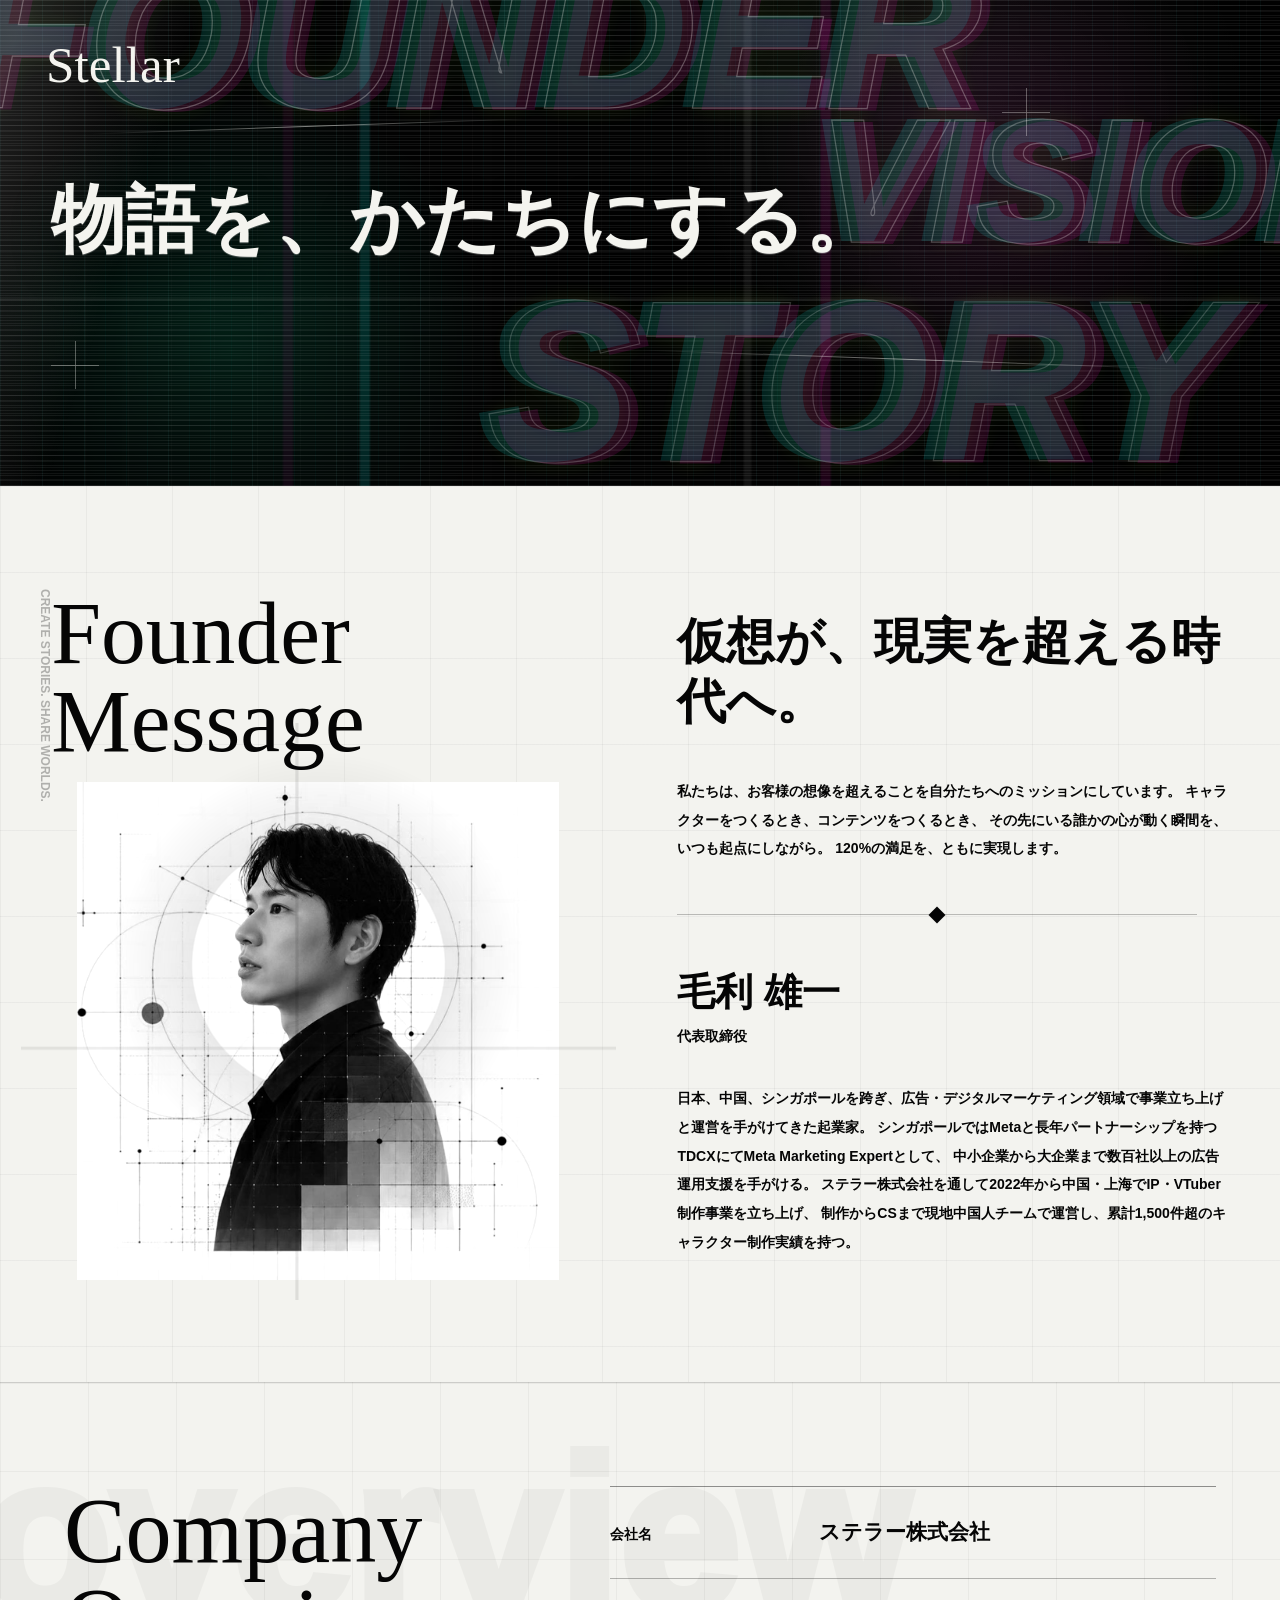
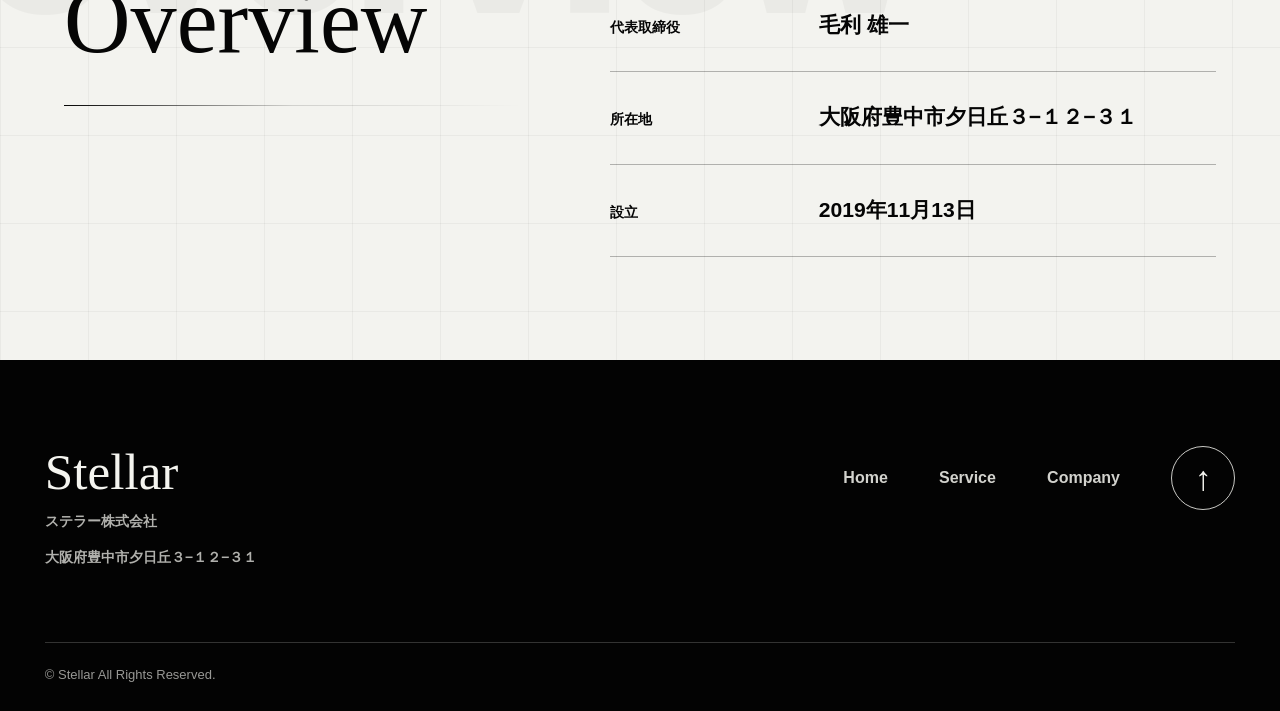
==== company.html @ 6a357029 "Initial Stellar site" ====
<!doctype html>
<html lang="ja">
  <head>
    <meta charset="utf-8">
    <meta name="viewport" content="width=device-width, initial-scale=1">
    <title>Company | Stellar</title>
    <meta
      name="description"
      content="Stellar founder message and company profile."
    >
    <link rel="stylesheet" href="./styles.css">
  </head>
  <body>
    <main class="company-page">
      <section class="message-hero" aria-labelledby="message-hero-title">
        <header class="page-header">
          <a class="brand" href="./index.html" aria-label="Stellar home">
            <span>Stellar</span>
          </a>
        </header>

        <div class="message-kinetic" aria-hidden="true">
          <div class="message-word message-word-a" data-word="FOUNDER">FOUNDER</div>
          <div class="message-word message-word-b" data-word="VISION">VISION</div>
          <div class="message-word message-word-c" data-word="STORY">STORY</div>
          <div class="message-line message-line-a"></div>
          <div class="message-line message-line-b"></div>
          <div class="message-cross message-cross-a"></div>
          <div class="message-cross message-cross-b"></div>
        </div>

        <div class="message-hero-inner">
          <h1 id="message-hero-title">物語を、かたちにする。</h1>
        </div>
      </section>

      <section class="founder-section" aria-labelledby="founder-title">
        <div class="founder-side-text" aria-hidden="true">CREATE STORIES. SHARE WORLDS.</div>

        <div class="founder-inner">
          <div class="founder-visual">
            <h2 id="founder-title">Founder<br>Message</h2>
            <div class="founder-portrait" aria-label="Founder portrait"></div>
          </div>

          <div class="founder-copy">
            <h3>仮想が、現実を超える時代へ。</h3>
            <p>
              私たちは、お客様の想像を超えることを自分たちへのミッションにしています。
              キャラクターをつくるとき、コンテンツをつくるとき、
              その先にいる誰かの心が動く瞬間を、いつも起点にしながら。
              120%の満足を、ともに実現します。
            </p>

            <div class="founder-divider" aria-hidden="true"></div>

            <div class="founder-profile">
              <h4>毛利 雄一</h4>
              <p>代表取締役</p>
            </div>

            <p>
              日本、中国、シンガポールを跨ぎ、広告・デジタルマーケティング領域で事業立ち上げと運営を手がけてきた起業家。
              シンガポールではMetaと長年パートナーシップを持つTDCXにてMeta Marketing Expertとして、
              中小企業から大企業まで数百社以上の広告運用支援を手がける。
              ステラー株式会社を通して2022年から中国・上海でIP・VTuber制作事業を立ち上げ、
              制作からCSまで現地中国人チームで運営し、累計1,500件超のキャラクター制作実績を持つ。
            </p>
          </div>
        </div>
      </section>

      <section class="overview-section" aria-labelledby="overview-title">
        <div class="overview-inner">
          <div class="overview-heading">
            <h2 id="overview-title">Company<br>Overview</h2>
          </div>

          <dl class="overview-list">
            <div>
              <dt>会社名</dt>
              <dd>ステラー株式会社</dd>
            </div>
            <div>
              <dt>代表取締役</dt>
              <dd>毛利 雄一</dd>
            </div>
            <div>
              <dt>所在地</dt>
              <dd>大阪府豊中市夕日丘３−１２−３１</dd>
            </div>
            <div>
              <dt>設立</dt>
              <dd>2019年11月13日</dd>
            </div>
          </dl>
        </div>
      </section>

      <footer class="site-footer" id="contact">
        <div class="footer-inner">
          <div class="footer-main">
            <div class="footer-company">
              <a class="footer-brand" href="./index.html">Stellar</a>
              <p>ステラー株式会社</p>
              <p>大阪府豊中市夕日丘３−１２−３１</p>
            </div>

            <div class="footer-menu">
              <nav class="footer-nav" aria-label="Footer navigation">
                <a href="./index.html">Home</a>
                <a href="./index.html#service">Service</a>
                <a href="./company.html">Company</a>
              </nav>
              <a class="back-to-top" href="#" aria-label="Back to top">↑</a>
            </div>
          </div>

          <div class="footer-bottom">
            <small>© Stellar All Rights Reserved.</small>
          </div>
        </div>
      </footer>
    </main>
  </body>
</html>
---- styles.css ----
:root {
  --bg: #030303;
  --fg: #f4f4ef;
  --muted: rgba(244, 244, 239, 0.68);
  --faint: rgba(244, 244, 239, 0.16);
  --line: rgba(244, 244, 239, 0.38);
  --accent: #f4f4ef;
  --mx: 0px;
  --my: 0px;
}

* {
  box-sizing: border-box;
}

html,
body {
  width: 100%;
  min-height: 100%;
  margin: 0;
  background: var(--bg);
  color: var(--fg);
  font-family:
    Inter, "Helvetica Neue", Arial, "Noto Sans JP", "Yu Gothic", sans-serif;
}

body {
  overflow-x: hidden;
}

a {
  color: inherit;
  text-decoration: none;
}

button {
  font: inherit;
}

.site-shell {
  min-height: 100vh;
  background:
    radial-gradient(circle at 70% 18%, rgba(255, 255, 255, 0.07), transparent 28%),
    radial-gradient(circle at 18% 88%, rgba(255, 255, 255, 0.05), transparent 24%),
    var(--bg);
}

.section-inner,
.company-inner,
.footer-inner {
  width: min(100% - clamp(32px, 7vw, 96px), 1440px);
  margin-inline: auto;
}

.hero {
  position: relative;
  min-height: 100svh;
  overflow: hidden;
  isolation: isolate;
  background: #000;
}

.hero::before,
.hero::after {
  position: absolute;
  inset: 0;
  content: "";
  pointer-events: none;
}

.hero::before {
  z-index: 2;
  background:
    linear-gradient(90deg, rgba(0, 0, 0, 0.84), transparent 16%, transparent 78%, rgba(0, 0, 0, 0.76)),
    linear-gradient(180deg, rgba(0, 0, 0, 0.28), transparent 42%, rgba(0, 0, 0, 0.62));
}

.hero::after {
  z-index: 8;
  background: radial-gradient(circle at calc(50% + var(--mx) * 0.04) calc(46% + var(--my) * 0.04), transparent 0 30%, rgba(0, 0, 0, 0.34) 74%);
  mix-blend-mode: multiply;
}

.hero::before,
.hero::after,
.noise-canvas,
.scanlines,
.cursor-field,
.kinetic-layer,
.site-header,
.cross,
.signal-bars,
.title-ghost {
  transition:
    opacity 760ms cubic-bezier(0.16, 1, 0.3, 1),
    filter 900ms cubic-bezier(0.16, 1, 0.3, 1),
    clip-path 1100ms cubic-bezier(0.16, 1, 0.3, 1),
    transform 900ms cubic-bezier(0.16, 1, 0.3, 1);
}

.intro-sequence .hero::before,
.intro-sequence .hero::after,
.intro-sequence .noise-canvas,
.intro-sequence .scanlines,
.intro-sequence .cursor-field,
.intro-sequence .kinetic-layer,
.intro-sequence .site-header,
.intro-sequence .cross,
.intro-sequence .signal-bars,
.intro-sequence .title-ghost {
  opacity: 0;
}

.intro-sequence .hero {
  cursor: wait;
}

.intro-sequence .title-line {
  opacity: 0;
  transform: translateY(22px) scale(0.98);
  filter: blur(12px);
  animation: none;
}

.intro-sequence.intro-title-in .title-line {
  animation: intro-title-reveal 1850ms cubic-bezier(0.13, 0.86, 0.18, 1) forwards;
}

.intro-sequence.intro-atmosphere .hero::before,
.intro-sequence.intro-atmosphere .hero::after,
.intro-sequence.intro-atmosphere .noise-canvas,
.intro-sequence.intro-atmosphere .scanlines,
.intro-sequence.intro-atmosphere .cursor-field {
  opacity: 1;
}

.intro-sequence.intro-kinetic .kinetic-layer,
.intro-sequence.intro-kinetic .title-ghost {
  opacity: 1;
}

.intro-sequence .kinetic-layer {
  clip-path: inset(0 100% 0 0);
  filter: blur(16px) contrast(1.45);
}

.intro-sequence.intro-kinetic .kinetic-layer {
  clip-path: inset(0 0 0 0);
}

.intro-sequence.intro-kinetic .layer-outline {
  transition-delay: 150ms;
}

.intro-sequence.intro-kinetic .layer-bottom {
  transition-delay: 280ms;
}

.intro-sequence.intro-ui .site-header,
.intro-sequence.intro-ui .cross,
.intro-sequence.intro-ui .signal-bars {
  opacity: 1;
}

.intro-sequence .site-header {
  transform: translateY(18px);
}

.intro-sequence.intro-ui .site-header {
  transform: translateY(0);
}

.intro-finished .title-line {
  opacity: 1;
  transform: translateY(0) scale(1);
  filter: blur(0);
  animation: none;
}

.noise-canvas,
.scanlines,
.cursor-field {
  position: absolute;
  inset: 0;
  width: 100%;
  height: 100%;
  pointer-events: none;
}

.noise-canvas {
  z-index: 6;
  opacity: 0.28;
  mix-blend-mode: screen;
}

.scanlines {
  z-index: 7;
  opacity: 0.34;
  background:
    repeating-linear-gradient(0deg, rgba(255, 255, 255, 0.12) 0 1px, transparent 1px 5px),
    linear-gradient(90deg, transparent, rgba(255, 255, 255, 0.08), transparent);
  transform: translateY(var(--scan, 0));
}

.cursor-field {
  z-index: 1;
  background: radial-gradient(circle at calc(50% + var(--mx) * 0.08) calc(50% + var(--my) * 0.08), rgba(255, 255, 255, 0.12), transparent 22rem);
  filter: blur(24px);
}

.site-header {
  position: absolute;
  z-index: 20;
  top: clamp(22px, 3.2vw, 42px);
  left: clamp(20px, 3.6vw, 56px);
  right: clamp(20px, 3.6vw, 56px);
  display: grid;
  grid-template-columns: auto;
  align-items: start;
  gap: 28px;
  letter-spacing: 0;
}

.brand {
  display: grid;
  gap: 1px;
  width: max-content;
  font-family: Georgia, "Times New Roman", "Yu Mincho", "Hiragino Mincho ProN", serif;
  font-size: clamp(34px, 4vw, 58px);
  font-weight: 400;
  line-height: 0.92;
}

.hero-stage {
  position: absolute;
  z-index: 5;
  inset: 0;
  transform: translate3d(calc(var(--mx) * -0.012), calc(var(--my) * -0.012), 0);
}

.hero-stage::before,
.hero-stage::after {
  position: absolute;
  inset: -8%;
  content: "";
  pointer-events: none;
}

.hero-stage::before {
  z-index: 2;
  background:
    repeating-linear-gradient(0deg, rgba(255, 255, 255, 0.12) 0 1px, transparent 1px 5px),
    repeating-linear-gradient(90deg, rgba(0, 255, 255, 0.06) 0 1px, transparent 1px 19px),
    linear-gradient(90deg, transparent 0 22%, rgba(0, 255, 255, 0.12) 22.4% 23%, transparent 23.6% 48%, rgba(255, 0, 196, 0.12) 48.4% 49%, transparent 49.6%),
    radial-gradient(circle at 78% 34%, rgba(0, 255, 174, 0.16), transparent 22%),
    radial-gradient(circle at 24% 58%, rgba(255, 0, 196, 0.14), transparent 24%);
  mix-blend-mode: screen;
  opacity: 0.18;
  animation: tv-noise 920ms steps(2, end) infinite;
}

.hero-stage::after {
  z-index: 3;
  background:
    linear-gradient(90deg, transparent 0 36%, rgba(0, 255, 255, 0.22) 36.2% 36.8%, transparent 37%),
    linear-gradient(90deg, transparent 0 61%, rgba(255, 0, 196, 0.18) 61.1% 61.7%, transparent 62%),
    linear-gradient(180deg, transparent 0 46%, rgba(204, 255, 0, 0.12) 46.2% 46.7%, transparent 47%);
  mix-blend-mode: screen;
  opacity: 0;
  animation: neon-burst 3.4s steps(1, end) infinite;
}

.kinetic-layer {
  position: absolute;
  left: 50%;
  width: 160vw;
  min-width: 1400px;
  color: var(--fg);
  opacity: 0.92;
  transform: translate3d(calc(-50% + var(--mx) * 0.018), calc(var(--my) * 0.018), 0) rotate(var(--tilt));
  text-shadow:
    -8px 0 0 rgba(0, 255, 255, 0.18),
    7px 1px 0 rgba(255, 0, 196, 0.16),
    0 0 22px rgba(204, 255, 0, 0.08);
  animation: chroma-jitter 2.8s steps(1, end) infinite;
  will-change: transform;
}

.ticker {
  display: flex;
  width: max-content;
  font-weight: 1000;
  font-style: italic;
  line-height: 0.75;
  white-space: nowrap;
  will-change: transform, filter;
}

.ticker span {
  display: block;
}

.layer-top {
  --tilt: 4deg;
  top: 7vh;
  filter: blur(1.2px) contrast(1.16);
}

.layer-top .ticker {
  animation: drift-left 10s linear infinite, glitch-smear 3.8s steps(2, end) infinite;
  font-size: clamp(130px, 20vw, 360px);
}

.layer-outline {
  --tilt: -2deg;
  top: 31vh;
  color: transparent;
  opacity: 0.58;
  -webkit-text-stroke: 2px rgba(244, 244, 239, 0.52);
  text-stroke: 2px rgba(244, 244, 239, 0.52);
}

.layer-outline .ticker {
  animation: drift-right 18s linear infinite;
  font-size: clamp(120px, 18vw, 310px);
}

.layer-bottom {
  --tilt: 5deg;
  bottom: -2vh;
  filter: blur(2px) contrast(1.22);
}

.layer-bottom .ticker {
  animation: drift-left 14s linear infinite reverse, glitch-smear 4.7s steps(2, end) infinite;
  font-size: clamp(140px, 22vw, 390px);
}

.hero-title {
  position: absolute;
  z-index: 14;
  top: 49%;
  left: 50%;
  width: min(92vw, 1180px);
  margin: 0;
  color: var(--fg);
  font-size: clamp(48px, 8.5vw, 132px);
  font-weight: 1000;
  line-height: 0.98;
  text-align: center;
  white-space: nowrap;
  transform: translate(-50%, -50%);
  text-shadow:
    0 2px 0 rgba(0, 0, 0, 0.92),
    0 22px 42px rgba(0, 0, 0, 0.74);
}

.title-line,
.title-ghost {
  display: block;
  will-change: transform, clip-path, filter;
}

.title-line span,
.title-ghost span {
  display: inline;
}

.title-line {
  position: relative;
  animation: title-impact 900ms cubic-bezier(0.16, 1, 0.3, 1) both;
}

.title-line::before,
.title-line::after {
  position: absolute;
  inset: 0;
  content: attr(data-text);
  opacity: 0;
  pointer-events: none;
}

.title-line::before {
  color: rgba(255, 255, 255, 0.82);
  transform: translate(-6px, -2px);
  clip-path: inset(0 0 52% 0);
  animation: title-glitch-a 4.2s steps(1, end) infinite;
}

.title-line::after {
  color: rgba(255, 255, 255, 0.7);
  transform: translate(7px, 3px);
  clip-path: inset(48% 0 0 0);
  animation: title-glitch-b 3.6s steps(1, end) infinite;
}

.title-ghost {
  position: absolute;
  inset: 0;
  z-index: -1;
  color: transparent;
  -webkit-text-stroke: 1px rgba(255, 255, 255, 0.17);
  text-stroke: 1px rgba(255, 255, 255, 0.17);
  transform: translate(26px, 18px);
  filter: blur(1px);
}

.hero.is-pulsing .hero-title {
  animation: hero-pulse 520ms cubic-bezier(0.16, 1, 0.3, 1);
}

.cross {
  position: absolute;
  z-index: 12;
  width: 36px;
  height: 36px;
  opacity: 0.9;
}

.cross::before,
.cross::after {
  position: absolute;
  content: "";
  background: rgba(255, 255, 255, 0.88);
}

.cross::before {
  top: 50%;
  left: 0;
  width: 100%;
  height: 1px;
}

.cross::after {
  top: 0;
  left: 50%;
  width: 1px;
  height: 100%;
}

.cross-a {
  left: 58%;
  top: 33%;
}

.cross-b {
  left: 3.2%;
  top: 43%;
}

.signal-bars {
  position: absolute;
  z-index: 12;
  top: 28%;
  right: 2.6%;
  display: grid;
  gap: 12px;
  width: 38px;
}

.signal-bars span {
  height: 1px;
  background: rgba(255, 255, 255, 0.78);
}

.signal-bars span:nth-child(2) {
  width: 72%;
}

.signal-bars span:nth-child(3) {
  width: 44%;
  justify-self: end;
}

.service-section,
.company-section {
  position: relative;
  overflow: hidden;
  background:
    linear-gradient(90deg, rgba(3, 3, 3, 0.05) 1px, transparent 1px) 0 0 / 86px 86px,
    linear-gradient(180deg, rgba(3, 3, 3, 0.045) 1px, transparent 1px) 0 0 / 86px 86px,
    #f3f3ef;
  color: #050505;
}

.service-section {
  padding: clamp(42px, 5.5vw, 76px) 0 clamp(34px, 4.5vw, 62px);
  border-bottom: 1px solid rgba(0, 0, 0, 0.36);
}

.section-heading {
  display: grid;
  gap: clamp(14px, 1.6vw, 22px);
  margin-bottom: clamp(24px, 3.4vw, 42px);
}

.section-heading h2,
.company-copy h2,
.footer-brand {
  font-family: Georgia, "Times New Roman", "Yu Mincho", "Hiragino Mincho ProN", serif;
  font-weight: 400;
  letter-spacing: 0;
}

.section-heading h2 {
  margin: 0;
  font-size: clamp(42px, 5.6vw, 86px);
  line-height: 0.98;
  max-width: 100%;
  overflow-wrap: anywhere;
  text-wrap: balance;
}

.section-heading p {
  max-width: none;
  margin: 0;
  font-size: clamp(14px, 1.05vw, 17px);
  font-weight: 800;
  line-height: 1.75;
  white-space: nowrap;
}

.service-grid {
  display: grid;
  grid-template-columns: repeat(3, minmax(0, 1fr));
  gap: clamp(18px, 2vw, 28px);
}

.service-card {
  position: relative;
  display: grid;
  min-height: clamp(280px, 22vw, 360px);
  overflow: hidden;
  border: 1px solid rgba(0, 0, 0, 0.62);
  background: rgba(255, 255, 255, 0.38);
  isolation: isolate;
}

.service-card::before,
.service-card::after {
  position: absolute;
  content: "";
  pointer-events: none;
}

.service-card::before {
  inset: 0;
  z-index: 3;
  background:
    repeating-linear-gradient(0deg, rgba(0, 0, 0, 0.08) 0 1px, transparent 1px 6px),
    linear-gradient(120deg, transparent 0 42%, rgba(255, 255, 255, 0.82) 50%, transparent 58%);
  opacity: 0;
  transform: translateX(-42%);
  transition: opacity 280ms ease, transform 560ms cubic-bezier(0.16, 1, 0.3, 1);
}

.service-card::after {
  inset: 16px;
  border: 1px solid rgba(0, 0, 0, 0.14);
  transform: scaleX(0);
  transform-origin: left;
  transition: transform 520ms cubic-bezier(0.16, 1, 0.3, 1);
}

.service-card:hover::before {
  opacity: 0.72;
  transform: translateX(42%);
}

.service-card:hover::after {
  transform: scaleX(1);
}

.service-card img {
  position: absolute;
  right: -14%;
  bottom: -10%;
  z-index: 1;
  width: 68%;
  max-width: none;
  opacity: 0.8;
  filter: drop-shadow(0 18px 30px rgba(0, 0, 0, 0.12));
  transform: translate3d(calc(var(--mx) * -0.012), calc(var(--my) * -0.012), 0) scale(1.02);
  transition: opacity 300ms ease, transform 520ms cubic-bezier(0.16, 1, 0.3, 1);
}

.service-card:nth-child(1) img {
  right: -3%;
  bottom: -2%;
  width: 62%;
}

.service-card:nth-child(2) img {
  right: -7%;
  bottom: -13%;
  width: 68%;
}

.service-card:nth-child(3) img {
  right: -19%;
  bottom: -13%;
  width: 70%;
}

.service-card:hover img {
  opacity: 0.96;
  transform: translate3d(calc(var(--mx) * -0.018), calc(var(--my) * -0.018), 0) scale(1.09);
}

.card-copy {
  position: relative;
  z-index: 2;
  display: grid;
  align-content: start;
  gap: 14px;
  width: min(68%, 300px);
  padding: clamp(22px, 2vw, 30px);
}

.card-number {
  font-size: clamp(34px, 3vw, 48px);
  font-weight: 900;
  line-height: 0.9;
}

.card-copy h3 {
  margin: 0;
  font-family: Georgia, "Times New Roman", "Yu Mincho", "Hiragino Mincho ProN", serif;
  font-size: clamp(28px, 2.4vw, 42px);
  font-weight: 400;
  line-height: 0.96;
}

.card-copy p {
  margin: 0;
  font-size: clamp(12px, 1vw, 14px);
  font-weight: 700;
  line-height: 1.75;
}

.wide-link {
  position: relative;
  display: flex;
  align-items: center;
  justify-content: space-between;
  gap: 28px;
  width: min(100%, 500px);
  min-height: 70px;
  margin: clamp(20px, 2.4vw, 30px) 0 0 auto;
  padding: 0 clamp(26px, 3.5vw, 44px);
  border: 1px solid #050505;
  background:
    repeating-linear-gradient(0deg, rgba(255, 255, 255, 0.08) 0 1px, transparent 1px 6px),
    linear-gradient(90deg, transparent, rgba(255, 255, 255, 0.24), transparent) -90% 0 / 54% 100% no-repeat,
    radial-gradient(circle at 12% 50%, rgba(255, 255, 255, 0.18), transparent 22%),
    #050505;
  color: var(--fg);
  font-size: clamp(16px, 1.4vw, 22px);
  font-weight: 900;
  overflow: hidden;
  isolation: isolate;
  transition:
    background-position 620ms cubic-bezier(0.16, 1, 0.3, 1),
    transform 220ms ease,
    box-shadow 220ms ease;
}

.wide-link::before,
.wide-link::after {
  position: absolute;
  content: "";
  pointer-events: none;
}

.wide-link::before {
  inset: 12px;
  z-index: -1;
  border: 1px solid rgba(255, 255, 255, 0.18);
  clip-path: inset(0 78% 0 0);
  transition: clip-path 520ms cubic-bezier(0.16, 1, 0.3, 1);
}

.wide-link::after {
  top: 0;
  bottom: 0;
  left: -12%;
  z-index: -1;
  width: 34%;
  background: rgba(255, 255, 255, 0.12);
  transform: skewX(-18deg) translateX(-120%);
  transition: transform 620ms cubic-bezier(0.16, 1, 0.3, 1);
}

.wide-link:hover {
  background-position: 180% 0;
  transform: translateY(-3px);
  box-shadow: 0 22px 60px rgba(0, 0, 0, 0.24);
}

.wide-link:hover::before {
  clip-path: inset(0 0 0 0);
}

.wide-link:hover::after {
  transform: skewX(-18deg) translateX(430%);
}

.wide-link-label {
  position: relative;
  display: inline-block;
  line-height: 1.1;
  text-shadow: 0 0 18px rgba(255, 255, 255, 0.2);
}

.wide-link-label::before,
.wide-link-label::after {
  position: absolute;
  inset: 0;
  content: attr(data-text);
  opacity: 0;
  pointer-events: none;
}

.wide-link-label::before {
  transform: translate(-7px, -2px);
  clip-path: inset(0 0 56% 0);
}

.wide-link-label::after {
  transform: translate(8px, 2px);
  clip-path: inset(48% 0 0 0);
}

.wide-link:hover .wide-link-label::before,
.wide-link:hover .wide-link-label::after {
  animation: cta-glitch 540ms steps(2, end);
}

.wide-link-arrow {
  position: relative;
  display: grid;
  place-items: center;
  width: clamp(72px, 8vw, 118px);
  height: 42px;
}

.wide-link-arrow span {
  position: relative;
  display: block;
  width: 100%;
  height: 2px;
  background: currentColor;
  transform-origin: right;
  transition: transform 360ms cubic-bezier(0.16, 1, 0.3, 1);
}

.wide-link-arrow span::before,
.wide-link-arrow span::after {
  position: absolute;
  right: 0;
  width: 16px;
  height: 2px;
  content: "";
  background: currentColor;
  transform-origin: right center;
}

.wide-link-arrow span::before {
  transform: rotate(42deg);
}

.wide-link-arrow span::after {
  transform: rotate(-42deg);
}

.wide-link:hover .wide-link-arrow span {
  transform: scaleX(1.18);
}

.ip-section {
  position: relative;
  overflow: hidden;
  padding: clamp(46px, 6vw, 88px) 0 clamp(54px, 6vw, 92px);
  background:
    radial-gradient(circle at 74% 18%, rgba(255, 255, 255, 0.08), transparent 26%),
    linear-gradient(90deg, rgba(255, 255, 255, 0.055) 1px, transparent 1px) 0 0 / 78px 78px,
    linear-gradient(180deg, rgba(255, 255, 255, 0.045) 1px, transparent 1px) 0 0 / 78px 78px,
    #030303;
  color: var(--fg);
}

.ip-section::before {
  position: absolute;
  inset: 0;
  content: "";
  pointer-events: none;
  background:
    repeating-linear-gradient(0deg, rgba(255, 255, 255, 0.08) 0 1px, transparent 1px 6px),
    linear-gradient(90deg, rgba(0, 0, 0, 0.65), transparent 26%, transparent 76%, rgba(0, 0, 0, 0.72));
  opacity: 0.42;
}

.ip-section .section-inner {
  position: relative;
  z-index: 1;
}

.ip-heading {
  display: grid;
  gap: clamp(14px, 1.6vw, 22px);
  margin-bottom: clamp(24px, 3vw, 42px);
}

.ip-heading h2 {
  margin: 0;
  font-family: Georgia, "Times New Roman", "Yu Mincho", "Hiragino Mincho ProN", serif;
  font-size: clamp(44px, 5.4vw, 84px);
  font-weight: 400;
  line-height: 0.98;
}

.ip-heading p {
  max-width: none;
  margin: 0;
  color: rgba(244, 244, 239, 0.86);
  font-size: clamp(14px, 1.05vw, 17px);
  font-weight: 800;
  line-height: 1.75;
  white-space: nowrap;
}

.ip-grid {
  display: grid;
  grid-template-columns: repeat(3, minmax(0, 1fr));
  gap: clamp(18px, 2vw, 28px);
}

.ip-card {
  position: relative;
  min-height: clamp(270px, 21vw, 350px);
  overflow: hidden;
  border: 1px solid rgba(244, 244, 239, 0.42);
  background:
    linear-gradient(135deg, rgba(255, 255, 255, 0.06), transparent 42%),
    rgba(0, 0, 0, 0.36);
  isolation: isolate;
}

.ip-card::before,
.ip-card::after {
  position: absolute;
  content: "";
  pointer-events: none;
}

.ip-card::before {
  inset: 0;
  z-index: 2;
  background:
    repeating-linear-gradient(0deg, rgba(255, 255, 255, 0.08) 0 1px, transparent 1px 7px),
    linear-gradient(90deg, transparent, rgba(255, 255, 255, 0.16), transparent);
  opacity: 0;
  transform: translateX(-34%);
  transition: opacity 280ms ease, transform 580ms cubic-bezier(0.16, 1, 0.3, 1);
}

.ip-card::after {
  inset: 14px;
  border: 1px solid rgba(244, 244, 239, 0.16);
}

.ip-card:hover::before {
  opacity: 1;
  transform: translateX(34%);
}

.ip-card-copy {
  position: relative;
  z-index: 3;
  display: grid;
  gap: 14px;
  width: min(58%, 280px);
  padding: clamp(22px, 2vw, 30px);
}

.ip-card h3 {
  margin: 0;
  font-family: Georgia, "Times New Roman", "Yu Mincho", "Hiragino Mincho ProN", serif;
  font-size: clamp(28px, 2.3vw, 42px);
  font-weight: 400;
  line-height: 0.98;
}

.ip-card p {
  margin: 0;
  color: rgba(244, 244, 239, 0.82);
  font-size: clamp(12px, 0.95vw, 14px);
  font-weight: 800;
  line-height: 1.8;
}

.ip-visual {
  position: absolute;
  right: -8%;
  bottom: -14%;
  z-index: 1;
  width: 58%;
  aspect-ratio: 1;
  border: 1px solid rgba(244, 244, 239, 0.16);
  background:
    radial-gradient(circle at 50% 44%, rgba(244, 244, 239, 0.22), transparent 32%),
    linear-gradient(130deg, transparent 0 42%, rgba(244, 244, 239, 0.18) 43% 45%, transparent 46%),
    repeating-linear-gradient(90deg, transparent 0 14px, rgba(244, 244, 239, 0.08) 14px 15px);
  opacity: 0.7;
  transform: rotate(-8deg);
  transition: transform 480ms cubic-bezier(0.16, 1, 0.3, 1), opacity 260ms ease;
}

.ip-visual-image {
  right: -6%;
  bottom: -5%;
  width: 62%;
  height: auto;
  border: 0;
  background: none;
  opacity: 0.86;
  filter: drop-shadow(0 20px 36px rgba(255, 255, 255, 0.08));
  transform: rotate(0deg);
}

.ip-card:nth-child(2) .ip-visual {
  right: 3%;
  bottom: 6%;
  width: 54%;
  transform: rotate(0deg);
}

.ip-card:nth-child(3) .ip-visual {
  right: -5%;
  bottom: -6%;
  width: 64%;
  border-radius: 0;
  transform: rotate(0deg);
}

.ip-card:hover .ip-visual {
  opacity: 0.95;
  transform: rotate(0deg) scale(1.05);
}

.ip-card:hover .ip-visual-image {
  transform: scale(1.05);
}

.company-section {
  min-height: 64vh;
  padding: clamp(46px, 6.5vw, 92px) 0;
}

.studio-word {
  position: absolute;
  top: clamp(28px, 5vw, 70px);
  left: clamp(14px, 4vw, 70px);
  color: rgba(0, 0, 0, 0.045);
  font-size: clamp(88px, 16vw, 280px);
  font-weight: 1000;
  line-height: 0.78;
  transform: translate3d(calc(var(--mx) * 0.006), calc(var(--my) * 0.006), 0);
  white-space: nowrap;
}

.company-inner {
  position: relative;
  z-index: 1;
  display: grid;
  grid-template-columns: minmax(280px, 0.95fr) minmax(320px, 1.05fr);
  align-items: center;
  gap: clamp(34px, 6vw, 86px);
}

.blueprint-panel {
  position: relative;
  min-height: clamp(360px, 36vw, 560px);
}

.blueprint-panel::before,
.blueprint-panel::after {
  position: absolute;
  content: "";
  background: #050505;
}

.blueprint-panel::before {
  top: 44%;
  left: 4%;
  width: 84%;
  height: 1px;
  opacity: 0.28;
}

.blueprint-panel::after {
  top: 16%;
  left: 54%;
  width: 1px;
  height: 74%;
  opacity: 0.18;
}

.blueprint-panel img {
  position: absolute;
  inset: 0;
  width: 100%;
  height: 100%;
  object-fit: contain;
  filter: drop-shadow(0 20px 36px rgba(0, 0, 0, 0.1));
  transform: translate3d(calc(var(--mx) * 0.01), calc(var(--my) * 0.01), 0);
  animation: blueprint-float 7s ease-in-out infinite;
}

.company-copy {
  max-width: 680px;
}

.eyebrow {
  margin: 0 0 18px;
  font-size: 13px;
  font-weight: 900;
  text-transform: uppercase;
}

.company-copy h2 {
  margin: 0;
  font-size: clamp(52px, 5.8vw, 96px);
  line-height: 1;
  overflow-wrap: anywhere;
  text-wrap: balance;
}

.company-rule {
  position: relative;
  width: min(100%, 520px);
  height: 1px;
  margin: clamp(18px, 2.6vw, 30px) 0 clamp(26px, 3.2vw, 42px);
  background: rgba(0, 0, 0, 0.42);
}

.company-rule::before,
.company-rule::after {
  position: absolute;
  top: 50%;
  content: "";
  transform: translate(-50%, -50%) rotate(45deg);
}

.company-rule::before {
  left: 50%;
  width: 12px;
  height: 12px;
  background: #050505;
}

.company-rule::after {
  left: 50%;
  width: 28px;
  height: 28px;
  border: 1px solid rgba(0, 0, 0, 0.16);
}

.company-copy > p:not(.eyebrow) {
  margin: 0 0 clamp(28px, 4vw, 52px);
  font-size: clamp(18px, 1.55vw, 28px);
  font-weight: 900;
  line-height: 1.85;
}

.company-link {
  margin-left: 0;
}

.site-footer {
  background: #030303;
  color: #f4f4ef;
}

.footer-inner {
  padding: clamp(48px, 7vw, 86px) 0 28px;
}

.footer-main {
  display: grid;
  grid-template-columns: minmax(260px, 1fr) auto;
  align-items: start;
  gap: clamp(36px, 7vw, 96px);
}

.footer-company {
  display: grid;
  gap: 12px;
  color: #f4f4ef;
}

.footer-brand {
  width: max-content;
  font-size: clamp(42px, 4vw, 72px);
  line-height: 1;
}

.footer-company p {
  max-width: 420px;
  margin: 0;
  color: rgba(244, 244, 239, 0.72);
  font-size: 14px;
  font-weight: 700;
  line-height: 1.75;
}

.footer-menu {
  display: flex;
  align-items: center;
  gap: clamp(28px, 4vw, 56px);
}

.footer-nav {
  display: flex;
  gap: clamp(24px, 4vw, 56px);
  font-weight: 700;
}

.footer-nav a {
  color: rgba(244, 244, 239, 0.86);
  transition: color 180ms ease;
}

.footer-nav a:hover {
  color: var(--fg);
}

.back-to-top {
  display: grid;
  place-items: center;
  width: 64px;
  aspect-ratio: 1;
  border: 1px solid rgba(244, 244, 239, 0.82);
  border-radius: 999px;
  font-size: 34px;
  line-height: 1;
  transition: background 220ms ease, color 220ms ease, transform 220ms ease;
}

.back-to-top:hover {
  background: var(--fg);
  color: var(--bg);
  transform: translateY(-6px);
}

.footer-bottom {
  margin-top: clamp(42px, 6vw, 72px);
  padding-top: 22px;
  border-top: 1px solid rgba(244, 244, 239, 0.2);
}

.footer-bottom small {
  color: rgba(244, 244, 239, 0.62);
  font-size: 13px;
}

.company-page {
  min-height: 100vh;
  background: #f3f3ef;
  color: #050505;
}

.message-hero {
  position: relative;
  min-height: clamp(360px, 38vw, 540px);
  overflow: hidden;
  isolation: isolate;
  background:
    radial-gradient(circle at 76% 24%, rgba(255, 255, 255, 0.08), transparent 28%),
    linear-gradient(90deg, rgba(255, 255, 255, 0.035) 1px, transparent 1px) 0 0 / 84px 84px,
    linear-gradient(180deg, rgba(255, 255, 255, 0.035) 1px, transparent 1px) 0 0 / 84px 84px,
    #030303;
  color: var(--fg);
}

.message-hero::before,
.message-hero::after {
  position: absolute;
  content: "";
  pointer-events: none;
}

.message-hero::before {
  inset: 0;
  background:
    repeating-linear-gradient(0deg, rgba(255, 255, 255, 0.08) 0 1px, transparent 1px 6px),
    linear-gradient(90deg, rgba(0, 0, 0, 0.62), transparent 38%, rgba(0, 0, 0, 0.78));
  opacity: 0.72;
}

.message-hero::after {
  inset: 0;
  z-index: 1;
  background:
    linear-gradient(90deg, transparent 0 28%, rgba(0, 255, 255, 0.12) 28.2% 28.8%, transparent 29%),
    linear-gradient(90deg, transparent 0 64%, rgba(255, 0, 196, 0.11) 64.2% 64.8%, transparent 65%),
    linear-gradient(180deg, transparent 0 62%, rgba(0, 0, 0, 0.48)),
    radial-gradient(circle at 18% 72%, rgba(0, 255, 174, 0.12), transparent 24%),
    radial-gradient(circle at 78% 34%, rgba(255, 0, 196, 0.08), transparent 22%);
  mix-blend-mode: screen;
  animation: neon-burst 3.2s steps(1, end) infinite;
}

.message-kinetic {
  position: absolute;
  inset: 0;
  z-index: 0;
  pointer-events: none;
}

.message-kinetic::before,
.message-kinetic::after {
  position: absolute;
  content: "";
  pointer-events: none;
}

.message-kinetic::before {
  inset: 0;
  background:
    repeating-linear-gradient(0deg, rgba(255, 255, 255, 0.11) 0 1px, transparent 1px 5px),
    repeating-linear-gradient(90deg, rgba(0, 255, 255, 0.045) 0 1px, transparent 1px 21px),
    linear-gradient(90deg, transparent 0 22%, rgba(255, 0, 196, 0.1) 22.2% 22.8%, transparent 23%),
    linear-gradient(90deg, transparent 0 58%, rgba(244, 244, 239, 0.11) 58.2% 58.6%, transparent 58.8%),
    linear-gradient(0deg, transparent 0 38%, rgba(244, 244, 239, 0.08) 38.2% 38.8%, transparent 39%),
    repeating-linear-gradient(90deg, transparent 0 42px, rgba(244, 244, 239, 0.035) 42px 43px);
  mix-blend-mode: screen;
  opacity: 0.62;
  animation: digital-scan 3.2s steps(3, end) infinite, tv-noise 860ms steps(2, end) infinite;
}

.message-kinetic::after {
  top: 0;
  bottom: 0;
  left: -18%;
  width: 28%;
  background: linear-gradient(90deg, transparent, rgba(244, 244, 239, 0.12), transparent);
  transform: skewX(-18deg);
  animation: digital-sweep 3.6s cubic-bezier(0.16, 1, 0.3, 1) infinite;
}

.message-word {
  position: absolute;
  color: transparent;
  font-size: clamp(104px, 16vw, 260px);
  font-style: italic;
  font-weight: 1000;
  line-height: 0.75;
  white-space: nowrap;
  opacity: 0.96;
  filter: drop-shadow(0 0 18px rgba(0, 255, 255, 0.08));
  text-shadow:
    -10px -1px 0 rgba(0, 255, 255, 0.12),
    9px 2px 0 rgba(255, 0, 196, 0.13),
    0 0 28px rgba(204, 255, 0, 0.08);
  -webkit-text-stroke: 1.25px rgba(244, 244, 239, 0.3);
  text-stroke: 1.25px rgba(244, 244, 239, 0.3);
  animation: chroma-jitter 2.6s steps(1, end) infinite;
}

.message-word::before,
.message-word::after {
  position: absolute;
  inset: 0;
  content: attr(data-word);
  color: transparent;
  opacity: 0;
  pointer-events: none;
}

.message-word::before {
  transform: translate(-9px, -2px);
  clip-path: inset(0 0 54% 0);
  -webkit-text-stroke: 1px rgba(0, 255, 255, 0.54);
  text-stroke: 1px rgba(0, 255, 255, 0.54);
  filter: drop-shadow(0 0 12px rgba(0, 255, 255, 0.28));
  animation: message-word-glitch 3.4s steps(1, end) infinite;
}

.message-word::after {
  transform: translate(10px, 3px);
  clip-path: inset(46% 0 0 0);
  -webkit-text-stroke: 1px rgba(255, 0, 196, 0.46);
  text-stroke: 1px rgba(255, 0, 196, 0.46);
  filter: drop-shadow(0 0 12px rgba(255, 0, 196, 0.24));
  animation: message-word-glitch 2.9s steps(1, end) infinite reverse;
}

.message-word-a {
  top: -8%;
  left: -3%;
  animation: message-drift-left 18s linear infinite, chroma-jitter 2.6s steps(1, end) infinite;
}

.message-word-b {
  top: 25%;
  right: -8%;
  font-size: clamp(92px, 13vw, 220px);
  -webkit-text-stroke-color: rgba(244, 244, 239, 0.28);
  text-stroke-color: rgba(244, 244, 239, 0.28);
  animation: message-drift-right 22s linear infinite, chroma-jitter 2.8s steps(1, end) infinite;
}

.message-word-c {
  right: 4%;
  bottom: 4%;
  font-size: clamp(116px, 17vw, 280px);
  -webkit-text-stroke-color: rgba(244, 244, 239, 0.2);
  text-stroke-color: rgba(244, 244, 239, 0.2);
}

.message-line {
  position: absolute;
  height: 1px;
  background: linear-gradient(90deg, transparent, rgba(244, 244, 239, 0.52), transparent);
}

.message-line-a {
  top: 26%;
  left: 7%;
  width: 34vw;
  transform: rotate(-2deg);
}

.message-line-b {
  right: 8%;
  bottom: 26%;
  width: 42vw;
  transform: rotate(2deg);
}

.message-cross {
  position: absolute;
  width: 48px;
  height: 48px;
  opacity: 0.42;
}

.message-cross::before,
.message-cross::after {
  position: absolute;
  content: "";
  background: rgba(244, 244, 239, 0.82);
}

.message-cross::before {
  top: 50%;
  left: 0;
  width: 100%;
  height: 1px;
}

.message-cross::after {
  top: 0;
  left: 50%;
  width: 1px;
  height: 100%;
}

.message-cross-a {
  left: 4%;
  bottom: 20%;
}

.message-cross-b {
  top: 18%;
  right: 18%;
}

.page-header {
  position: absolute;
  z-index: 3;
  top: clamp(22px, 3.2vw, 42px);
  left: clamp(20px, 3.6vw, 56px);
  right: clamp(20px, 3.6vw, 56px);
}

.message-hero-inner {
  position: relative;
  z-index: 2;
  width: min(100% - clamp(40px, 8vw, 120px), 1440px);
  margin: 0 auto;
  padding-top: clamp(140px, 14vw, 230px);
}

.message-hero h1 {
  margin: 0;
  width: max-content;
  max-width: 100%;
  font-family: Georgia, "Times New Roman", "Yu Mincho", "Hiragino Mincho ProN", serif;
  font-size: clamp(48px, 5.8vw, 96px);
  font-weight: 900;
  line-height: 1.12;
  text-shadow:
    0 1px 0 rgba(255, 255, 255, 0.24),
    0 18px 42px rgba(0, 0, 0, 0.42);
  animation: message-title-in 900ms cubic-bezier(0.16, 1, 0.3, 1) both;
}

.message-hero p {
  display: flex;
  align-items: center;
  gap: 24px;
  max-width: 420px;
  margin: clamp(26px, 3vw, 42px) 0 0;
  color: rgba(244, 244, 239, 0.78);
  font-size: clamp(14px, 1vw, 17px);
  font-weight: 800;
}

.message-hero p span:last-child {
  flex: 1;
  height: 1px;
  background: rgba(244, 244, 239, 0.48);
}

.founder-section {
  position: relative;
  overflow: hidden;
  background:
    linear-gradient(90deg, rgba(3, 3, 3, 0.045) 1px, transparent 1px) 0 0 / 86px 86px,
    linear-gradient(180deg, rgba(3, 3, 3, 0.038) 1px, transparent 1px) 0 0 / 86px 86px,
    #f3f3ef;
}

.founder-inner {
  position: relative;
  z-index: 1;
  display: grid;
  grid-template-columns: minmax(320px, 0.95fr) minmax(320px, 1fr);
  gap: clamp(44px, 8vw, 120px);
  width: min(100% - clamp(40px, 8vw, 120px), 1320px);
  margin: 0 auto;
  padding: clamp(64px, 8vw, 118px) 0;
}

.founder-side-text {
  position: absolute;
  top: clamp(74px, 8vw, 124px);
  left: clamp(14px, 3vw, 56px);
  color: rgba(0, 0, 0, 0.28);
  font-size: 12px;
  font-weight: 900;
  letter-spacing: 0;
  writing-mode: vertical-rl;
}

.founder-visual {
  position: relative;
  min-height: clamp(540px, 54vw, 760px);
}

.founder-visual h2 {
  position: relative;
  z-index: 2;
  margin: 0;
  font-family: Georgia, "Times New Roman", "Yu Mincho", "Hiragino Mincho ProN", serif;
  font-size: clamp(58px, 7vw, 116px);
  font-weight: 400;
  line-height: 0.98;
}

.founder-portrait {
  position: absolute;
  left: 2%;
  right: 0;
  bottom: 0;
  height: 72%;
  background: url("./founder-portrait.jpg") center center / contain no-repeat;
  filter: grayscale(1) contrast(1.08);
}

.founder-portrait::before {
  position: absolute;
  inset: -12% -8% -4% -8%;
  content: "";
  background:
    radial-gradient(circle at 50% 42%, transparent 0 28%, rgba(0, 0, 0, 0.18) 28.4%, transparent 48%),
    linear-gradient(90deg, transparent 0 46%, rgba(0, 0, 0, 0.18) 46.2% 46.5%, transparent 46.8%),
    linear-gradient(180deg, transparent 0 56%, rgba(0, 0, 0, 0.15) 56.2% 56.5%, transparent 56.8%);
  opacity: 0.5;
}

.founder-copy {
  align-self: center;
  max-width: 560px;
}

.founder-copy h3 {
  max-width: 720px;
  margin: 0 0 clamp(30px, 3.6vw, 52px);
  font-size: clamp(38px, 3.8vw, 72px);
  font-weight: 900;
  line-height: 1.22;
  letter-spacing: 0;
}

.founder-copy p {
  margin: 0;
  font-size: clamp(14px, 1.05vw, 17px);
  font-weight: 800;
  line-height: 2.05;
}

.founder-divider {
  position: relative;
  width: min(100%, 520px);
  height: 1px;
  margin: clamp(34px, 4vw, 58px) 0;
  background: rgba(0, 0, 0, 0.24);
}

.founder-divider::before {
  position: absolute;
  top: 50%;
  left: 50%;
  width: 12px;
  height: 12px;
  content: "";
  background: #050505;
  transform: translate(-50%, -50%) rotate(45deg);
}

.founder-profile {
  margin-bottom: clamp(24px, 3vw, 42px);
}

.founder-profile h4 {
  margin: 0 0 8px;
  font-size: clamp(34px, 3vw, 52px);
  font-weight: 900;
}

.founder-profile p {
  margin: 0 0 14px;
  font-size: clamp(14px, 1.1vw, 18px);
  font-weight: 900;
  line-height: 1.45;
}

.overview-section {
  position: relative;
  overflow: hidden;
  background:
    linear-gradient(90deg, rgba(0, 0, 0, 0.045) 1px, transparent 1px) 0 0 / 88px 88px,
    linear-gradient(180deg, rgba(0, 0, 0, 0.045) 1px, transparent 1px) 0 0 / 88px 88px,
    #f3f3ef;
  border-top: 1px solid rgba(0, 0, 0, 0.16);
}

.overview-section::before {
  position: absolute;
  top: 8%;
  left: -2%;
  content: "overview";
  color: rgba(0, 0, 0, 0.035);
  font-size: clamp(116px, 17vw, 260px);
  font-weight: 1000;
  line-height: 1;
  pointer-events: none;
}

.overview-inner {
  position: relative;
  z-index: 1;
  display: grid;
  width: min(90vw, 1320px);
  margin: 0 auto;
  padding: clamp(72px, 8vw, 116px) 0;
  grid-template-columns: minmax(280px, 0.86fr) minmax(420px, 1.14fr);
  gap: clamp(44px, 7vw, 112px);
  align-items: start;
}

.overview-heading {
  position: sticky;
  top: 32px;
}

.overview-heading h2 {
  margin: 0;
  font-family: Georgia, "Times New Roman", "Yu Mincho", "Hiragino Mincho ProN", serif;
  font-size: clamp(58px, 7.2vw, 118px);
  font-weight: 400;
  line-height: 0.98;
  letter-spacing: 0;
}

.overview-heading::after {
  display: block;
  width: min(100%, 460px);
  height: 1px;
  margin-top: clamp(26px, 3vw, 42px);
  content: "";
  background: linear-gradient(90deg, #050505, rgba(0, 0, 0, 0.14), transparent);
}

.overview-list {
  margin: 0;
  border-top: 1px solid rgba(0, 0, 0, 0.42);
}

.overview-list div {
  display: grid;
  padding: clamp(22px, 2.3vw, 34px) 0;
  border-bottom: 1px solid rgba(0, 0, 0, 0.28);
  grid-template-columns: minmax(120px, 170px) 1fr;
  gap: clamp(22px, 3vw, 48px);
  align-items: baseline;
}

.overview-list dt,
.overview-list dd {
  margin: 0;
}

.overview-list dt {
  font-size: clamp(14px, 1vw, 17px);
  font-weight: 900;
  line-height: 1.55;
}

.overview-list dd {
  font-size: clamp(19px, 1.65vw, 28px);
  font-weight: 900;
  line-height: 1.55;
}

.reveal-section .section-heading,
.reveal-section .service-card,
.reveal-section .wide-link,
.reveal-section .ip-heading,
.reveal-section .ip-card,
.reveal-section .blueprint-panel,
.reveal-section .company-copy {
  opacity: 0;
  transform: translateY(42px);
  transition:
    opacity 900ms cubic-bezier(0.16, 1, 0.3, 1),
    transform 900ms cubic-bezier(0.16, 1, 0.3, 1);
}

.reveal-section.is-visible .section-heading,
.reveal-section.is-visible .service-card,
.reveal-section.is-visible .wide-link,
.reveal-section.is-visible .ip-heading,
.reveal-section.is-visible .ip-card,
.reveal-section.is-visible .blueprint-panel,
.reveal-section.is-visible .company-copy {
  opacity: 1;
  transform: translateY(0);
}

.reveal-section.is-visible .service-card:nth-child(2) {
  transition-delay: 120ms;
}

.reveal-section.is-visible .ip-card:nth-child(2) {
  transition-delay: 120ms;
}

.reveal-section.is-visible .service-card:nth-child(3) {
  transition-delay: 240ms;
}

.reveal-section.is-visible .ip-card:nth-child(3) {
  transition-delay: 240ms;
}

.reveal-section.is-visible .wide-link,
.reveal-section.is-visible .company-copy {
  transition-delay: 170ms;
}

@keyframes blueprint-float {
  0%,
  100% {
    transform: translate3d(calc(var(--mx) * 0.01), calc(var(--my) * 0.01), 0) rotate(-0.4deg);
  }
  50% {
    transform: translate3d(calc(var(--mx) * 0.01 + 10px), calc(var(--my) * 0.01 - 12px), 0) rotate(0.5deg);
  }
}

@keyframes cta-glitch {
  0%,
  100% {
    opacity: 0;
  }
  18% {
    opacity: 0.85;
    color: rgba(255, 255, 255, 0.8);
  }
  34% {
    opacity: 0.15;
  }
  50% {
    opacity: 0.95;
  }
  68% {
    opacity: 0;
  }
}

@keyframes tv-noise {
  0% {
    transform: translate3d(0, 0, 0);
    opacity: 0.14;
    filter: hue-rotate(0deg) contrast(1.1);
  }
  18% {
    transform: translate3d(-18px, 7px, 0);
    opacity: 0.34;
    filter: hue-rotate(80deg) contrast(1.45);
  }
  34% {
    transform: translate3d(14px, -5px, 0);
    opacity: 0.2;
    filter: hue-rotate(170deg) contrast(1.28);
  }
  52% {
    transform: translate3d(-7px, -11px, 0);
    opacity: 0.42;
    filter: hue-rotate(250deg) contrast(1.6);
  }
  72% {
    transform: translate3d(22px, 3px, 0);
    opacity: 0.18;
    filter: hue-rotate(320deg) contrast(1.22);
  }
  100% {
    transform: translate3d(0, 0, 0);
    opacity: 0.14;
    filter: hue-rotate(360deg) contrast(1.1);
  }
}

@keyframes neon-burst {
  0%,
  68%,
  100% {
    opacity: 0;
    transform: translate3d(0, 0, 0);
  }
  10% {
    opacity: 0.55;
    transform: translate3d(-2%, 0, 0);
  }
  12% {
    opacity: 0.08;
  }
  16% {
    opacity: 0.42;
    transform: translate3d(2%, -1%, 0);
  }
  18% {
    opacity: 0;
  }
  76% {
    opacity: 0.48;
    transform: translate3d(1%, 1%, 0);
  }
  80% {
    opacity: 0;
  }
}

@keyframes chroma-jitter {
  0%,
  70%,
  100% {
    filter: none;
  }
  72% {
    filter: blur(0.8px) contrast(1.4) saturate(1.8);
  }
  74% {
    filter: blur(1.4px) contrast(1.65) saturate(2.2);
  }
  76% {
    filter: contrast(1.05) saturate(1);
  }
  84% {
    filter: blur(1.2px) contrast(1.55) saturate(2.1);
  }
  86% {
    filter: none;
  }
}

@keyframes message-drift-left {
  from {
    transform: translate3d(0, 0, 0) skewX(-7deg);
  }
  to {
    transform: translate3d(-12%, 0, 0) skewX(-7deg);
  }
}

@keyframes message-drift-right {
  from {
    transform: translate3d(0, 0, 0) skewX(-6deg);
  }
  to {
    transform: translate3d(10%, 0, 0) skewX(-6deg);
  }
}

@keyframes digital-scan {
  0%,
  52%,
  100% {
    transform: translateY(0);
    opacity: 0.7;
  }
  10% {
    transform: translateY(-10px);
    opacity: 0.96;
  }
  56% {
    transform: translateY(-14px);
    opacity: 1;
  }
  60% {
    transform: translateY(9px);
    opacity: 0.45;
  }
}

@keyframes digital-sweep {
  0%,
  10% {
    transform: translateX(0) skewX(-18deg);
    opacity: 0;
  }
  18% {
    opacity: 0.95;
  }
  32% {
    transform: translateX(520%) skewX(-18deg);
    opacity: 0;
  }
  72% {
    transform: translateX(0) skewX(-18deg);
    opacity: 0;
  }
  80% {
    opacity: 0.9;
  }
  100% {
    transform: translateX(520%) skewX(-18deg);
    opacity: 0;
  }
}

@keyframes message-word-glitch {
  0%,
  72%,
  100% {
    opacity: 0;
  }
  74% {
    opacity: 0.85;
  }
  75% {
    opacity: 0.2;
    transform: translate(12px, -2px);
  }
  77% {
    opacity: 0.75;
  }
  79% {
    opacity: 0;
  }
}

@keyframes message-title-in {
  from {
    opacity: 0;
    transform: translateY(18px);
    filter: blur(10px);
  }
  to {
    opacity: 1;
    transform: translateY(0);
    filter: blur(0);
  }
}

@keyframes drift-left {
  from {
    transform: translate3d(0, 0, 0);
  }
  to {
    transform: translate3d(-50%, 0, 0);
  }
}

@keyframes drift-right {
  from {
    transform: translate3d(-50%, 0, 0);
  }
  to {
    transform: translate3d(0, 0, 0);
  }
}

@keyframes glitch-smear {
  0%,
  83%,
  100% {
    filter: blur(0);
    transform: skewX(0);
  }
  84% {
    filter: blur(5px);
    transform: skewX(-7deg) translateX(-18px);
  }
  86% {
    filter: blur(1px);
    transform: skewX(5deg) translateX(12px);
  }
  88% {
    filter: blur(8px);
    transform: skewX(-3deg) translateX(-26px);
  }
}

@keyframes title-impact {
  from {
    opacity: 0;
    transform: translateY(34px) scale(0.96);
    filter: blur(12px);
  }
  to {
    opacity: 1;
    transform: translateY(0) scale(1);
    filter: blur(0);
  }
}

@keyframes intro-title-reveal {
  0% {
    opacity: 0;
    transform: translateY(34px) scale(0.972);
    filter: blur(22px);
  }
  42% {
    opacity: 0.42;
    transform: translateY(12px) scale(0.99);
    filter: blur(9px);
  }
  68% {
    opacity: 1;
    transform: translateY(0) scale(1.006);
    filter: blur(1px);
  }
  80% {
    transform: translate(-4px, 1px) scale(1.008);
    filter: blur(0.8px) contrast(1.18);
  }
  86% {
    transform: translate(3px, -1px) scale(1);
    filter: blur(0);
  }
  100% {
    opacity: 1;
    transform: translateY(0) scale(1);
    filter: blur(0);
  }
}

@keyframes title-glitch-a {
  0%,
  76%,
  100% {
    opacity: 0;
  }
  77% {
    opacity: 1;
    transform: translate(-10px, -3px);
  }
  78% {
    opacity: 0.2;
    transform: translate(5px, 2px);
  }
  79% {
    opacity: 0;
  }
}

@keyframes title-glitch-b {
  0%,
  62%,
  100% {
    opacity: 0;
  }
  63% {
    opacity: 0.9;
    transform: translate(10px, 3px);
  }
  64% {
    opacity: 0;
  }
}

@keyframes hero-pulse {
  0% {
    transform: translate(-50%, -50%) scale(1);
    filter: blur(0);
  }
  34% {
    transform: translate(calc(-50% - 9px), calc(-50% + 3px)) scale(1.018);
    filter: blur(1px) contrast(1.25);
  }
  62% {
    transform: translate(calc(-50% + 6px), calc(-50% - 2px)) scale(0.994);
    filter: blur(0);
  }
  100% {
    transform: translate(-50%, -50%) scale(1);
    filter: blur(0);
  }
}

@media (max-width: 900px) {
  .site-header {
    align-items: center;
  }

  .hero-title {
    font-size: clamp(40px, 12vw, 84px);
    white-space: normal;
  }

  .layer-top {
    top: 14vh;
  }

  .layer-outline {
    top: 34vh;
  }

  .layer-bottom {
    bottom: 7vh;
  }

  .section-heading,
  .ip-heading,
  .company-inner,
  .service-grid,
  .ip-grid,
  .footer-main {
    grid-template-columns: 1fr;
  }

  .service-grid,
  .ip-grid {
    gap: 18px;
  }

  .service-card,
  .ip-card {
    min-height: 360px;
  }

  .footer-menu {
    justify-content: space-between;
    width: 100%;
  }

  .footer-nav {
    justify-content: start;
  }

  .back-to-top {
    width: 62px;
  }

  .founder-inner {
    grid-template-columns: 1fr;
  }

  .overview-inner {
    grid-template-columns: 1fr;
  }

  .overview-heading {
    position: relative;
    top: auto;
  }

  .founder-visual {
    min-height: 620px;
  }

  .founder-copy {
    max-width: 100%;
  }
}

@media (max-width: 620px) {
  .site-header {
    gap: 16px;
  }

  .brand {
    font-size: 32px;
  }

  .hero-title {
    width: min(88vw, 440px);
    line-height: 1.06;
  }

  .title-line span,
  .title-ghost span {
    display: block;
  }

  .signal-bars {
    display: none;
  }

  .section-inner,
  .company-inner,
  .footer-inner {
    width: min(100% - 32px, 1440px);
  }

  .section-heading h2 {
    font-size: clamp(38px, 11vw, 58px);
  }

  .section-heading p {
    white-space: normal;
  }

  .ip-heading p {
    max-width: 100%;
    white-space: normal;
  }

  .service-card {
    min-height: 330px;
  }

  .ip-card {
    min-height: 330px;
  }

  .service-card img {
    width: 76%;
  }

  .card-copy {
    width: min(76%, 280px);
    padding: 24px;
  }

  .ip-card-copy {
    width: min(76%, 280px);
    padding: 24px;
  }

  .wide-link {
    justify-content: space-between;
    width: 100%;
    min-height: 76px;
    padding: 0 22px;
  }

  .wide-link-arrow {
    width: 78px;
  }

  .blueprint-panel {
    min-height: 360px;
  }

  .footer-menu {
    display: grid;
    gap: 28px;
  }

  .footer-nav {
    gap: 28px;
  }

  .message-hero {
    min-height: 390px;
  }

  .message-hero-inner,
  .founder-inner,
  .overview-inner {
    width: min(100% - 32px, 1320px);
  }

  .message-hero h1 {
    width: min(100%, 440px);
    font-size: clamp(36px, 10vw, 56px);
  }

  .message-word {
    font-size: clamp(78px, 28vw, 150px);
  }

  .message-word-b {
    top: 34%;
    right: -34%;
  }

  .message-word-c {
    right: -28%;
    bottom: 8%;
  }

  .message-line-a {
    width: 62vw;
  }

  .founder-side-text {
    display: none;
  }

  .founder-visual {
    min-height: 500px;
  }

  .founder-portrait {
    left: -4%;
    right: -4%;
    height: 64%;
    background-size: contain;
  }

  .founder-copy h3 {
    font-size: clamp(34px, 9vw, 48px);
  }

  .overview-section::before {
    top: 4%;
    font-size: clamp(86px, 25vw, 150px);
  }

  .overview-inner {
    padding: 58px 0 72px;
    gap: 34px;
  }

  .overview-heading h2 {
    font-size: clamp(48px, 14vw, 72px);
  }

  .overview-list div {
    grid-template-columns: 1fr;
    gap: 6px;
  }

  .overview-list dd {
    font-size: clamp(18px, 5vw, 24px);
  }
}

@media (prefers-reduced-motion: reduce) {
  *,
  *::before,
  *::after {
    animation-duration: 1ms !important;
    animation-iteration-count: 1 !important;
    scroll-behavior: auto !important;
  }
}
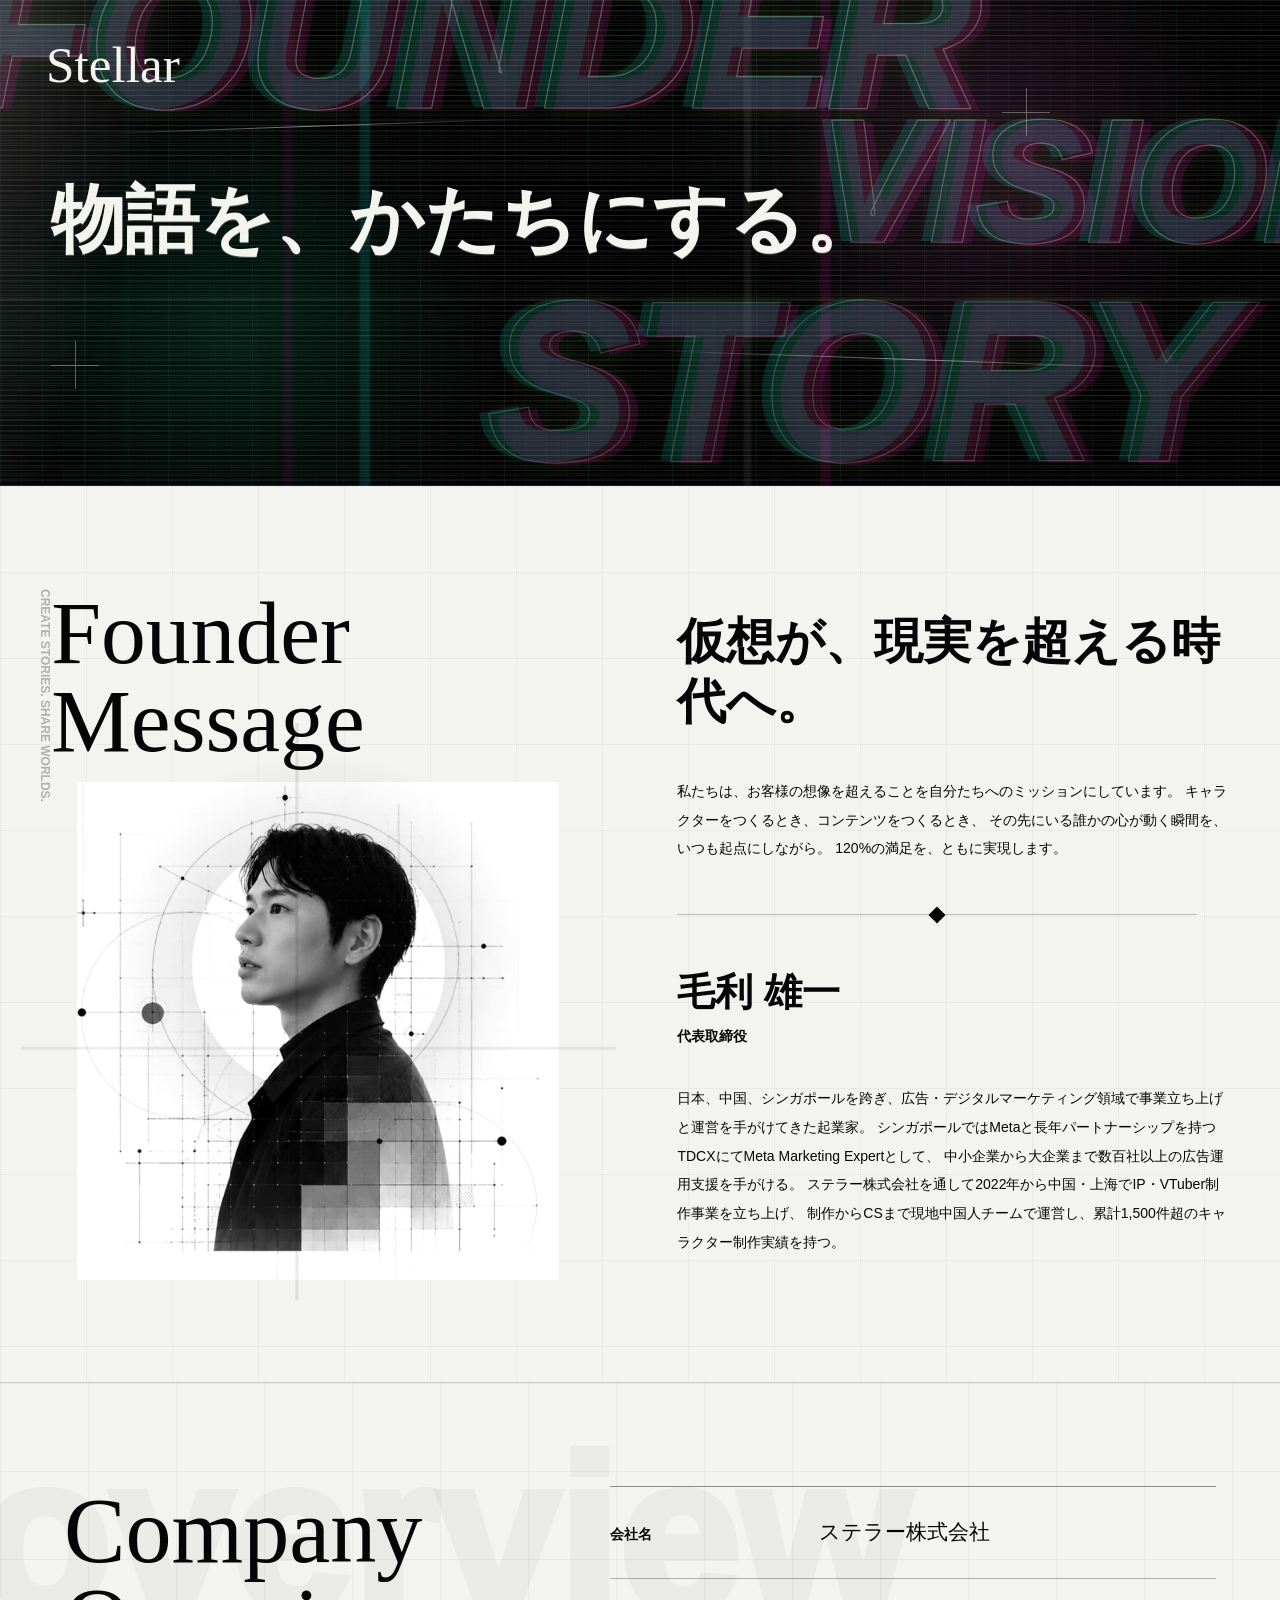
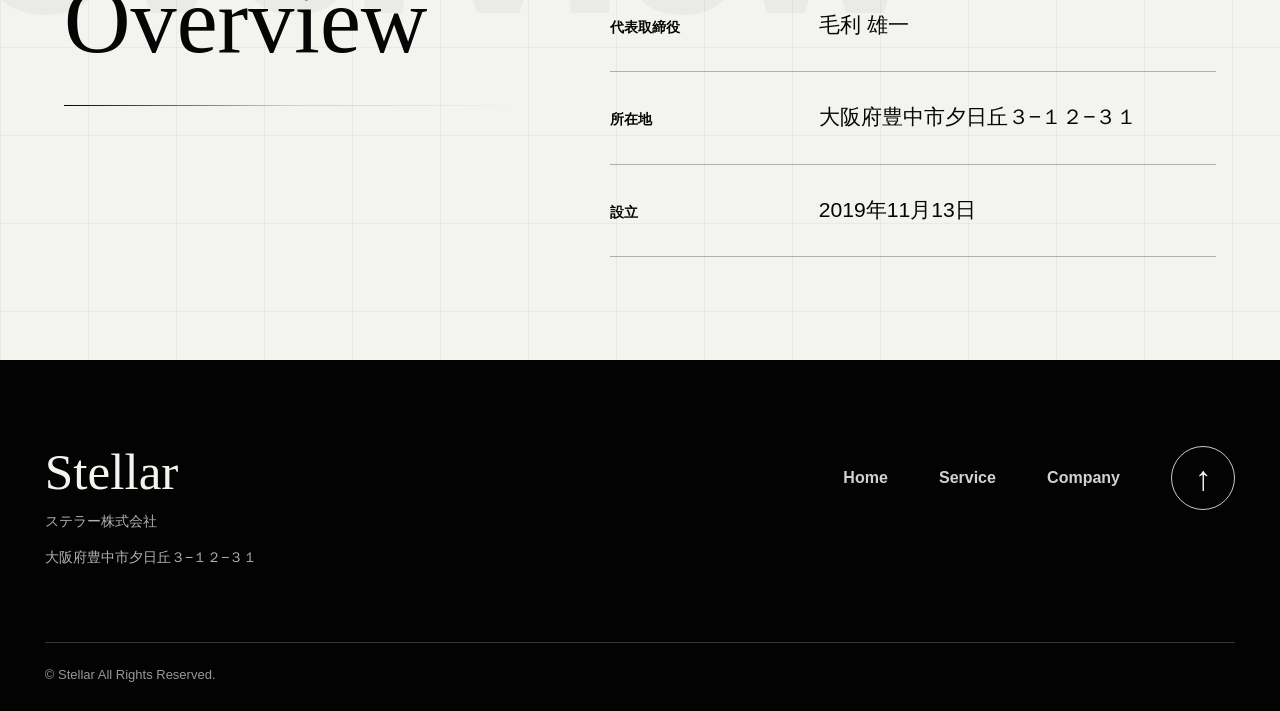
==== commit 54109805: "Refine mobile company hero and text weights" ====
--- a/company.html
+++ b/company.html
@@ -30,7 +30,9 @@
         </div>
 
         <div class="message-hero-inner">
-          <h1 id="message-hero-title">物語を、かたちにする。</h1>
+          <h1 id="message-hero-title">
+            <span>物語を、</span><span>かたちにする。</span>
+          </h1>
         </div>
       </section>
 
--- a/styles.css
+++ b/styles.css
@@ -515,8 +515,8 @@
   max-width: none;
   margin: 0;
   font-size: clamp(14px, 1.05vw, 17px);
-  font-weight: 800;
-  line-height: 1.75;
+  font-weight: 500;
+  line-height: 1.9;
   white-space: nowrap;
 }
 
@@ -634,8 +634,8 @@
 .card-copy p {
   margin: 0;
   font-size: clamp(12px, 1vw, 14px);
-  font-weight: 700;
-  line-height: 1.75;
+  font-weight: 500;
+  line-height: 1.85;
 }
 
 .wide-link {
@@ -824,8 +824,8 @@
   margin: 0;
   color: rgba(244, 244, 239, 0.86);
   font-size: clamp(14px, 1.05vw, 17px);
-  font-weight: 800;
-  line-height: 1.75;
+  font-weight: 500;
+  line-height: 1.9;
   white-space: nowrap;
 }
 
@@ -895,8 +895,8 @@
   margin: 0;
   color: rgba(244, 244, 239, 0.82);
   font-size: clamp(12px, 0.95vw, 14px);
-  font-weight: 800;
-  line-height: 1.8;
+  font-weight: 500;
+  line-height: 1.9;
 }
 
 .ip-visual {
@@ -1069,7 +1069,7 @@
 .company-copy > p:not(.eyebrow) {
   margin: 0 0 clamp(28px, 4vw, 52px);
   font-size: clamp(18px, 1.55vw, 28px);
-  font-weight: 900;
+  font-weight: 700;
   line-height: 1.85;
 }
 
@@ -1110,7 +1110,7 @@
   margin: 0;
   color: rgba(244, 244, 239, 0.72);
   font-size: 14px;
-  font-weight: 700;
+  font-weight: 400;
   line-height: 1.75;
 }
 
@@ -1407,6 +1407,10 @@
   animation: message-title-in 900ms cubic-bezier(0.16, 1, 0.3, 1) both;
 }
 
+.message-hero h1 span {
+  display: inline;
+}
+
 .message-hero p {
   display: flex;
   align-items: center;
@@ -1415,7 +1419,7 @@
   margin: clamp(26px, 3vw, 42px) 0 0;
   color: rgba(244, 244, 239, 0.78);
   font-size: clamp(14px, 1vw, 17px);
-  font-weight: 800;
+  font-weight: 500;
 }
 
 .message-hero p span:last-child {
@@ -1508,7 +1512,7 @@
 .founder-copy p {
   margin: 0;
   font-size: clamp(14px, 1.05vw, 17px);
-  font-weight: 800;
+  font-weight: 500;
   line-height: 2.05;
 }
 
@@ -1544,7 +1548,7 @@
 .founder-profile p {
   margin: 0 0 14px;
   font-size: clamp(14px, 1.1vw, 18px);
-  font-weight: 900;
+  font-weight: 600;
   line-height: 1.45;
 }
 
@@ -1626,13 +1630,13 @@
 
 .overview-list dt {
   font-size: clamp(14px, 1vw, 17px);
-  font-weight: 900;
+  font-weight: 700;
   line-height: 1.55;
 }
 
 .overview-list dd {
   font-size: clamp(19px, 1.65vw, 28px);
-  font-weight: 900;
+  font-weight: 500;
   line-height: 1.55;
 }
 
@@ -2212,6 +2216,10 @@
     font-size: clamp(36px, 10vw, 56px);
   }
 
+  .message-hero h1 span {
+    display: block;
+  }
+
   .message-word {
     font-size: clamp(78px, 28vw, 150px);
   }
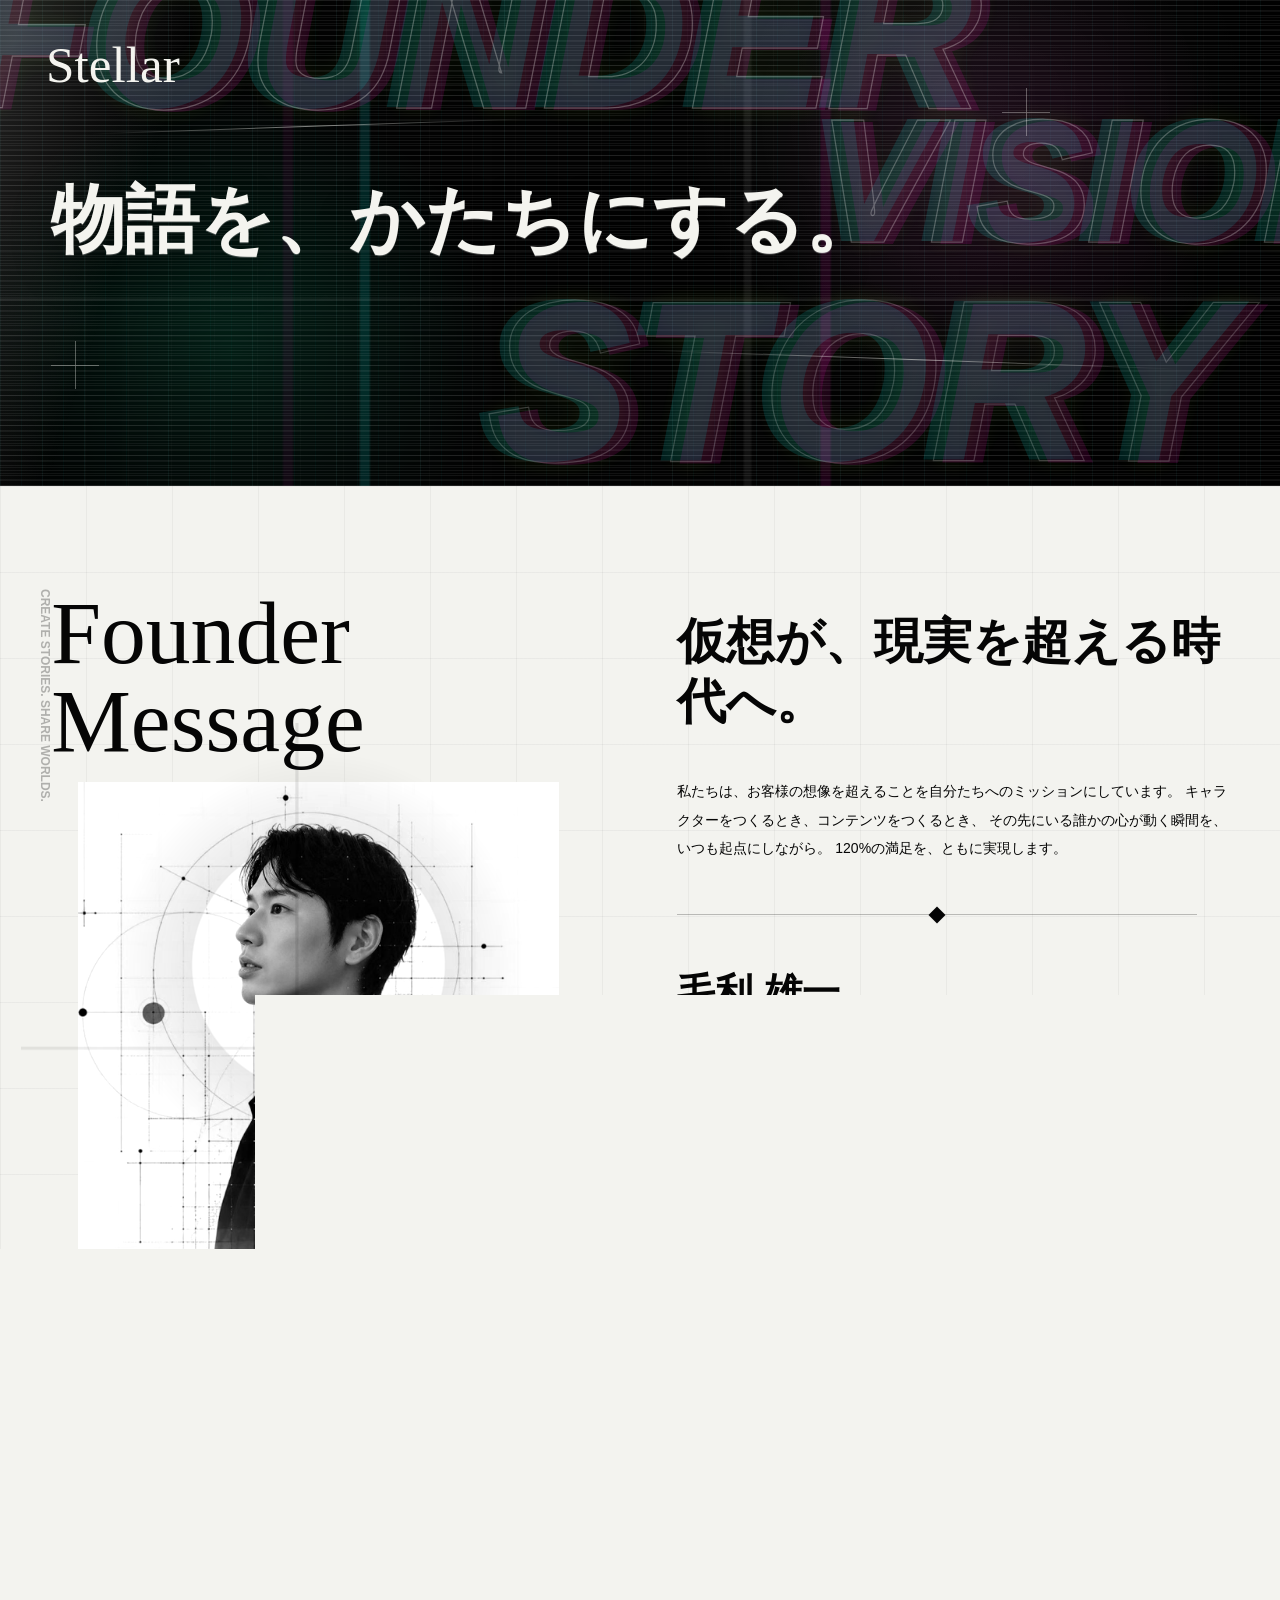
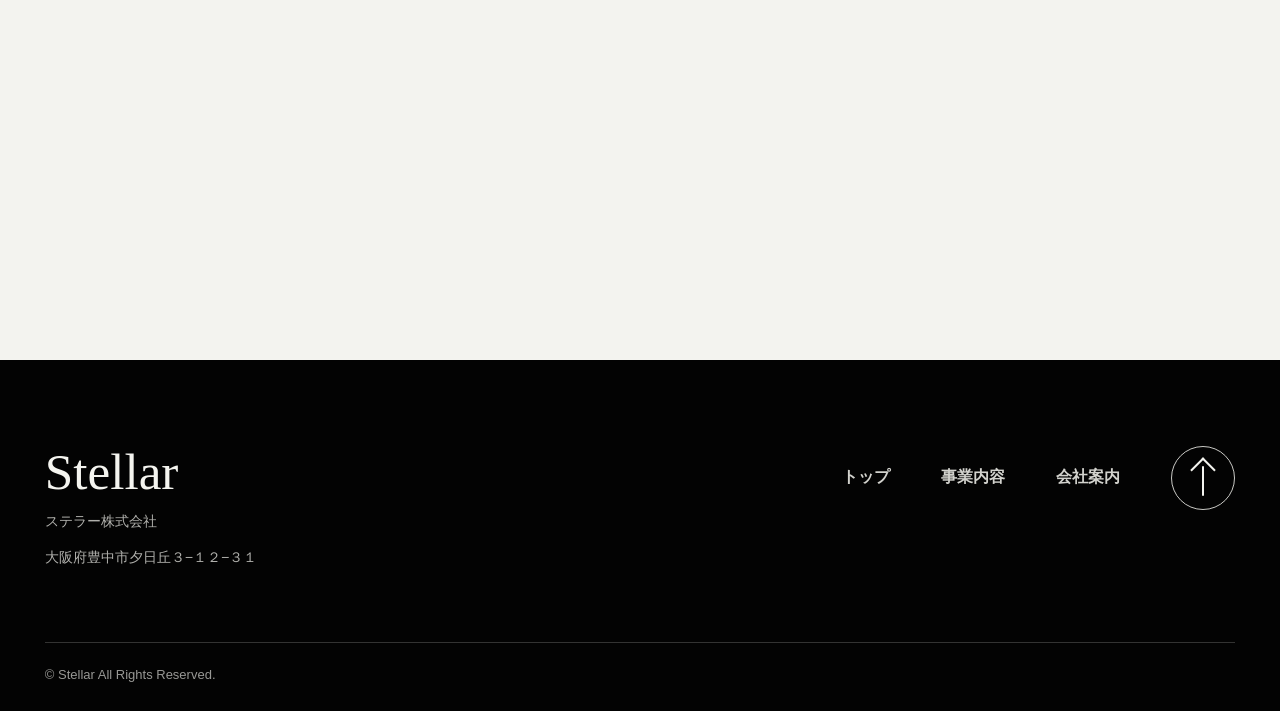
==== commit 615b090f: "Add SEO metadata sitemap and favicons" ====
--- a/company.html
+++ b/company.html
@@ -3,12 +3,94 @@
   <head>
     <meta charset="utf-8">
     <meta name="viewport" content="width=device-width, initial-scale=1">
-    <title>Company | Stellar</title>
+    <title>会社案内 | ステラー株式会社</title>
+    <meta name="robots" content="index, follow, max-image-preview:large">
+    <meta name="format-detection" content="telephone=no">
+    <meta name="theme-color" content="#000000">
     <meta
       name="description"
-      content="Stellar founder message and company profile."
+      content="ステラー株式会社の代表メッセージ、会社概要、所在地、設立情報をご紹介します。IPコンテンツ制作と仮想世界づくりを行うクリエイティブカンパニーです。"
     >
+    <link rel="canonical" href="https://stellar-inc.jp/company.html">
+    <meta property="og:title" content="会社案内 | ステラー株式会社">
+    <meta
+      property="og:description"
+      content="ステラー株式会社の代表メッセージと会社概要。IPコンテンツ制作と仮想世界づくりを行うクリエイティブカンパニーです。"
+    >
+    <meta property="og:url" content="https://stellar-inc.jp/company.html">
+    <meta property="og:image" content="https://stellar-inc.jp/founder-portrait.jpg">
+    <meta property="og:image:alt" content="ステラー株式会社 代表取締役 毛利雄一">
+    <meta property="og:type" content="website">
+    <meta property="og:locale" content="ja_JP">
+    <meta property="og:site_name" content="ステラー株式会社">
+    <meta name="twitter:card" content="summary_large_image">
+    <meta name="twitter:title" content="会社案内 | ステラー株式会社">
+    <meta
+      name="twitter:description"
+      content="ステラー株式会社の代表メッセージと会社概要。IPコンテンツ制作と仮想世界づくりを行うクリエイティブカンパニーです。"
+    >
+    <meta name="twitter:image" content="https://stellar-inc.jp/founder-portrait.jpg">
+    <link rel="icon" href="./favicon.ico" sizes="any">
+    <link rel="icon" type="image/png" sizes="32x32" href="./favicon-32x32.png">
+    <link rel="icon" type="image/png" sizes="16x16" href="./favicon-16x16.png">
+    <link rel="apple-touch-icon" sizes="180x180" href="./apple-touch-icon.png">
+    <link rel="manifest" href="./site.webmanifest">
     <link rel="stylesheet" href="./styles.css">
+    <script type="application/ld+json">
+      {
+        "@context": "https://schema.org",
+        "@graph": [
+          {
+            "@type": "AboutPage",
+            "@id": "https://stellar-inc.jp/company.html#webpage",
+            "url": "https://stellar-inc.jp/company.html",
+            "name": "会社案内 | ステラー株式会社",
+            "inLanguage": "ja",
+            "about": {
+              "@id": "https://stellar-inc.jp/#organization"
+            }
+          },
+          {
+            "@type": "Organization",
+            "@id": "https://stellar-inc.jp/#organization",
+            "url": "https://stellar-inc.jp/",
+            "name": "ステラー株式会社",
+            "alternateName": "Stellar",
+            "description": "IPコンテンツ制作と仮想世界づくりを行うクリエイティブカンパニーです。",
+            "foundingDate": "2019-11-13",
+            "founder": {
+              "@type": "Person",
+              "name": "毛利 雄一",
+              "jobTitle": "代表取締役"
+            },
+            "address": {
+              "@type": "PostalAddress",
+              "addressCountry": "JP",
+              "addressRegion": "大阪府",
+              "addressLocality": "豊中市",
+              "streetAddress": "夕日丘3-12-31"
+            }
+          },
+          {
+            "@type": "BreadcrumbList",
+            "itemListElement": [
+              {
+                "@type": "ListItem",
+                "position": 1,
+                "name": "トップ",
+                "item": "https://stellar-inc.jp/"
+              },
+              {
+                "@type": "ListItem",
+                "position": 2,
+                "name": "会社案内",
+                "item": "https://stellar-inc.jp/company.html"
+              }
+            ]
+          }
+        ]
+      }
+    </script>
   </head>
   <body>
     <main class="company-page">
@@ -42,7 +124,9 @@
         <div class="founder-inner">
           <div class="founder-visual">
             <h2 id="founder-title">Founder<br>Message</h2>
-            <div class="founder-portrait" aria-label="Founder portrait"></div>
+            <div class="founder-portrait">
+              <img src="./founder-portrait.jpg" alt="ステラー株式会社 代表取締役 毛利雄一" width="1233" height="1275" loading="lazy" decoding="async">
+            </div>
           </div>
 
           <div class="founder-copy">
@@ -110,9 +194,9 @@
 
             <div class="footer-menu">
               <nav class="footer-nav" aria-label="Footer navigation">
-                <a href="./index.html">Home</a>
-                <a href="./index.html#service">Service</a>
-                <a href="./company.html">Company</a>
+                <a href="./index.html">トップ</a>
+                <a href="./index.html#service">事業内容</a>
+                <a href="./company.html">会社案内</a>
               </nav>
               <a class="back-to-top" href="#" aria-label="Back to top">↑</a>
             </div>
--- a/styles.css
+++ b/styles.css
@@ -351,8 +351,8 @@
   white-space: nowrap;
   transform: translate(-50%, -50%);
   text-shadow:
-    0 2px 0 rgba(0, 0, 0, 0.92),
-    0 22px 42px rgba(0, 0, 0, 0.74);
+    0 0 16px rgba(244, 244, 239, 0.16),
+    0 0 34px rgba(0, 255, 255, 0.08);
 }
 
 .title-line,
@@ -368,7 +368,12 @@
 
 .title-line {
   position: relative;
+  filter: drop-shadow(0 0 12px rgba(244, 244, 239, 0.1));
   animation: title-impact 900ms cubic-bezier(0.16, 1, 0.3, 1) both;
+}
+
+.title-line::selection {
+  background: rgba(0, 255, 255, 0.3);
 }
 
 .title-line::before,
@@ -381,17 +386,19 @@
 }
 
 .title-line::before {
-  color: rgba(255, 255, 255, 0.82);
-  transform: translate(-6px, -2px);
+  color: rgba(0, 255, 255, 0.78);
+  text-shadow: 0 0 18px rgba(0, 255, 255, 0.52);
+  transform: translate(-8px, -2px);
   clip-path: inset(0 0 52% 0);
-  animation: title-glitch-a 4.2s steps(1, end) infinite;
+  animation: title-glitch-a 3.4s steps(1, end) infinite;
 }
 
 .title-line::after {
-  color: rgba(255, 255, 255, 0.7);
-  transform: translate(7px, 3px);
+  color: rgba(255, 0, 196, 0.72);
+  text-shadow: 0 0 18px rgba(255, 0, 196, 0.48);
+  transform: translate(8px, 3px);
   clip-path: inset(48% 0 0 0);
-  animation: title-glitch-b 3.6s steps(1, end) infinite;
+  animation: title-glitch-b 2.9s steps(1, end) infinite;
 }
 
 .title-ghost {
@@ -1136,15 +1143,39 @@
 }
 
 .back-to-top {
+  position: relative;
   display: grid;
   place-items: center;
   width: 64px;
   aspect-ratio: 1;
   border: 1px solid rgba(244, 244, 239, 0.82);
   border-radius: 999px;
-  font-size: 34px;
+  font-size: 0;
   line-height: 1;
   transition: background 220ms ease, color 220ms ease, transform 220ms ease;
+}
+
+.back-to-top::before,
+.back-to-top::after {
+  position: absolute;
+  content: "";
+  background: currentColor;
+}
+
+.back-to-top::before {
+  width: 2px;
+  height: 30px;
+  border-radius: 999px;
+  transform: translateY(3px);
+}
+
+.back-to-top::after {
+  width: 16px;
+  height: 16px;
+  border-top: 2px solid currentColor;
+  border-left: 2px solid currentColor;
+  background: transparent;
+  transform: translateY(-8px) rotate(45deg);
 }
 
 .back-to-top:hover {
@@ -1480,8 +1511,15 @@
   right: 0;
   bottom: 0;
   height: 72%;
-  background: url("./founder-portrait.jpg") center center / contain no-repeat;
   filter: grayscale(1) contrast(1.08);
+}
+
+.founder-portrait img {
+  display: block;
+  width: 100%;
+  height: 100%;
+  object-fit: contain;
+  object-position: center center;
 }
 
 .founder-portrait::before {
@@ -1986,34 +2024,51 @@
 
 @keyframes title-glitch-a {
   0%,
-  76%,
-  100% {
-    opacity: 0;
-  }
-  77% {
-    opacity: 1;
-    transform: translate(-10px, -3px);
-  }
-  78% {
-    opacity: 0.2;
-    transform: translate(5px, 2px);
-  }
-  79% {
-    opacity: 0;
-  }
-}
-
-@keyframes title-glitch-b {
-  0%,
   62%,
   100% {
     opacity: 0;
   }
-  63% {
-    opacity: 0.9;
-    transform: translate(10px, 3px);
+  8% {
+    opacity: 0.92;
+    transform: translate(-12px, -3px);
+  }
+  9% {
+    opacity: 0.18;
+    transform: translate(7px, 1px);
+  }
+  11% {
+    opacity: 0;
   }
   64% {
+    opacity: 0.88;
+    transform: translate(-10px, 2px);
+  }
+  66% {
+    opacity: 0;
+  }
+}
+
+@keyframes title-glitch-b {
+  0%,
+  54%,
+  100% {
+    opacity: 0;
+  }
+  14% {
+    opacity: 0.72;
+    transform: translate(11px, 3px);
+  }
+  16% {
+    opacity: 0;
+  }
+  56% {
+    opacity: 0.82;
+    transform: translate(14px, -2px);
+  }
+  57% {
+    opacity: 0.16;
+  }
+  59% {
     opacity: 0;
   }
 }
@@ -2193,11 +2248,14 @@
   }
 
   .footer-menu {
-    display: grid;
+    display: flex;
+    justify-content: space-between;
+    align-items: center;
     gap: 28px;
   }
 
   .footer-nav {
+    flex-wrap: wrap;
     gap: 28px;
   }
 
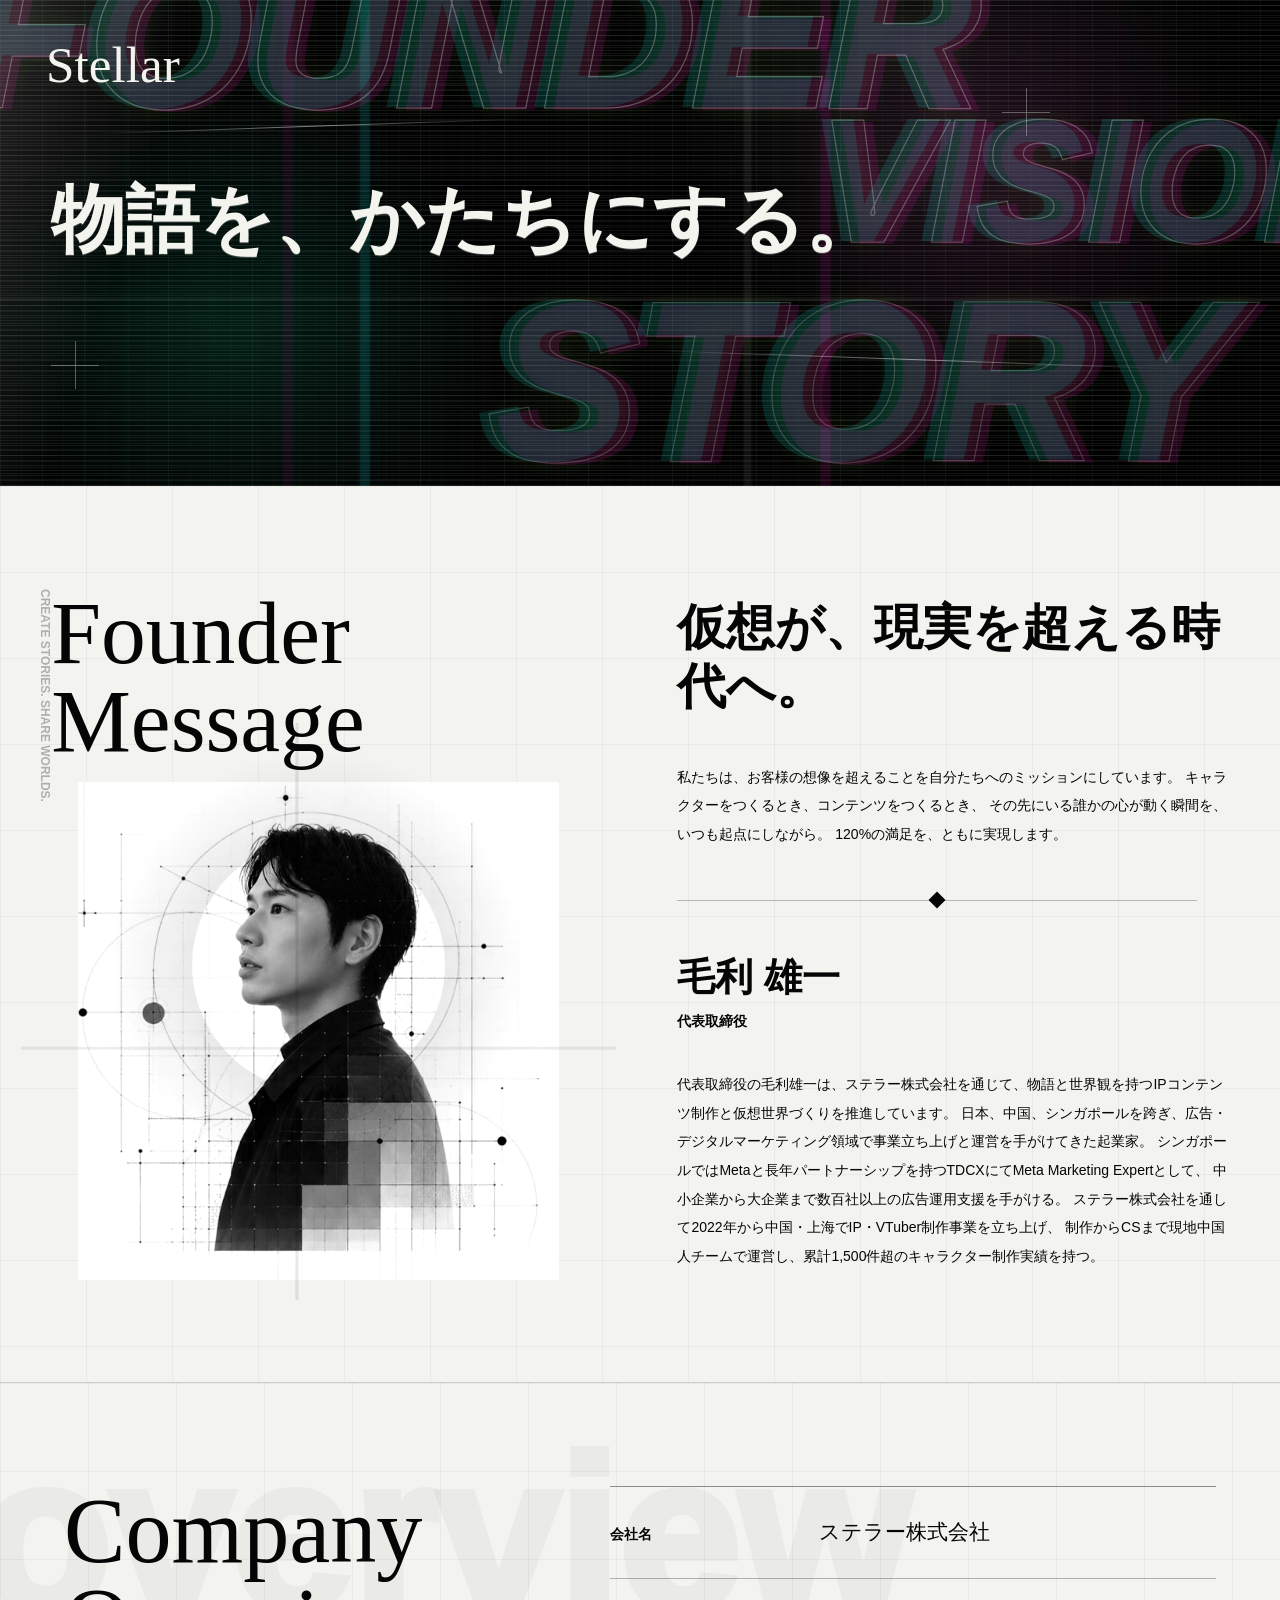
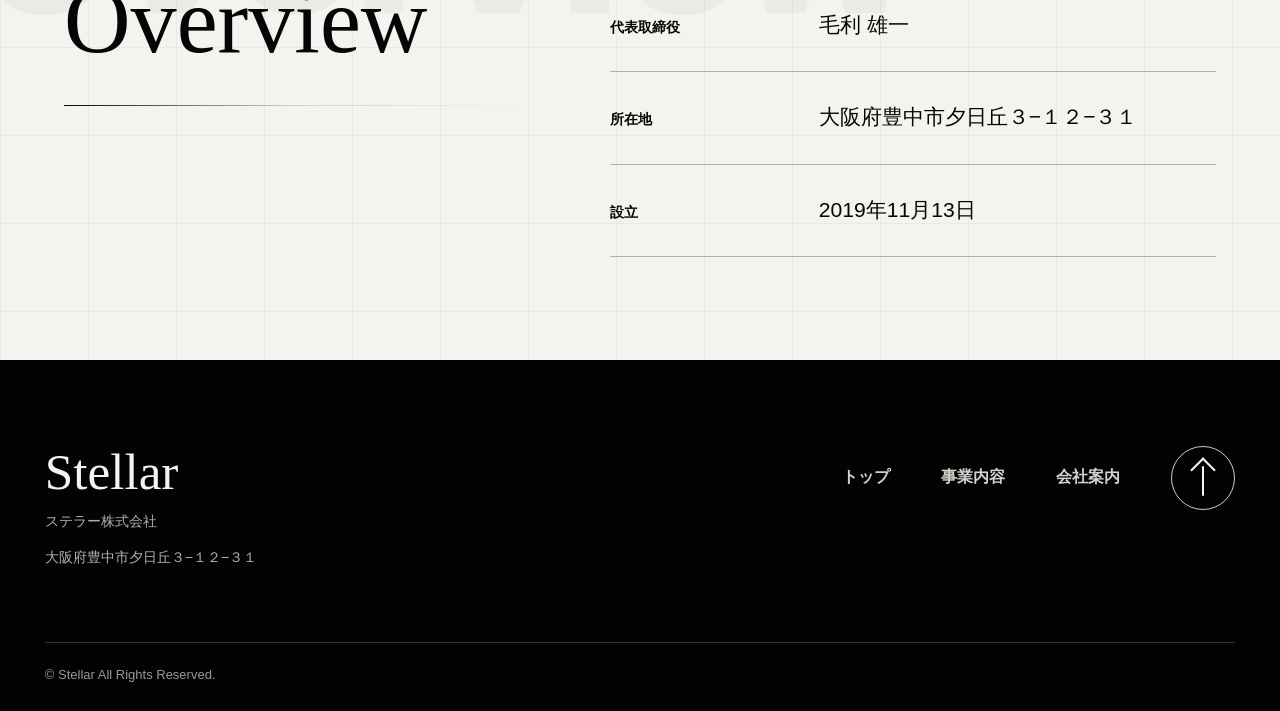
==== commit f426cc00: "Clarify founder profile for company SEO" ====
--- a/company.html
+++ b/company.html
@@ -72,6 +72,23 @@
             }
           },
           {
+            "@type": "Person",
+            "@id": "https://stellar-inc.jp/company.html#yuichi-mouri",
+            "name": "毛利 雄一",
+            "alternateName": "毛利雄一",
+            "jobTitle": "代表取締役",
+            "worksFor": {
+              "@id": "https://stellar-inc.jp/#organization"
+            },
+            "knowsAbout": [
+              "IPコンテンツ制作",
+              "仮想世界づくり",
+              "VTuber制作",
+              "Live2Dモデリング",
+              "デジタルマーケティング"
+            ]
+          },
+          {
             "@type": "BreadcrumbList",
             "itemListElement": [
               {
@@ -146,6 +163,7 @@
             </div>
 
             <p>
+              代表取締役の毛利雄一は、ステラー株式会社を通じて、物語と世界観を持つIPコンテンツ制作と仮想世界づくりを推進しています。
               日本、中国、シンガポールを跨ぎ、広告・デジタルマーケティング領域で事業立ち上げと運営を手がけてきた起業家。
               シンガポールではMetaと長年パートナーシップを持つTDCXにてMeta Marketing Expertとして、
               中小企業から大企業まで数百社以上の広告運用支援を手がける。
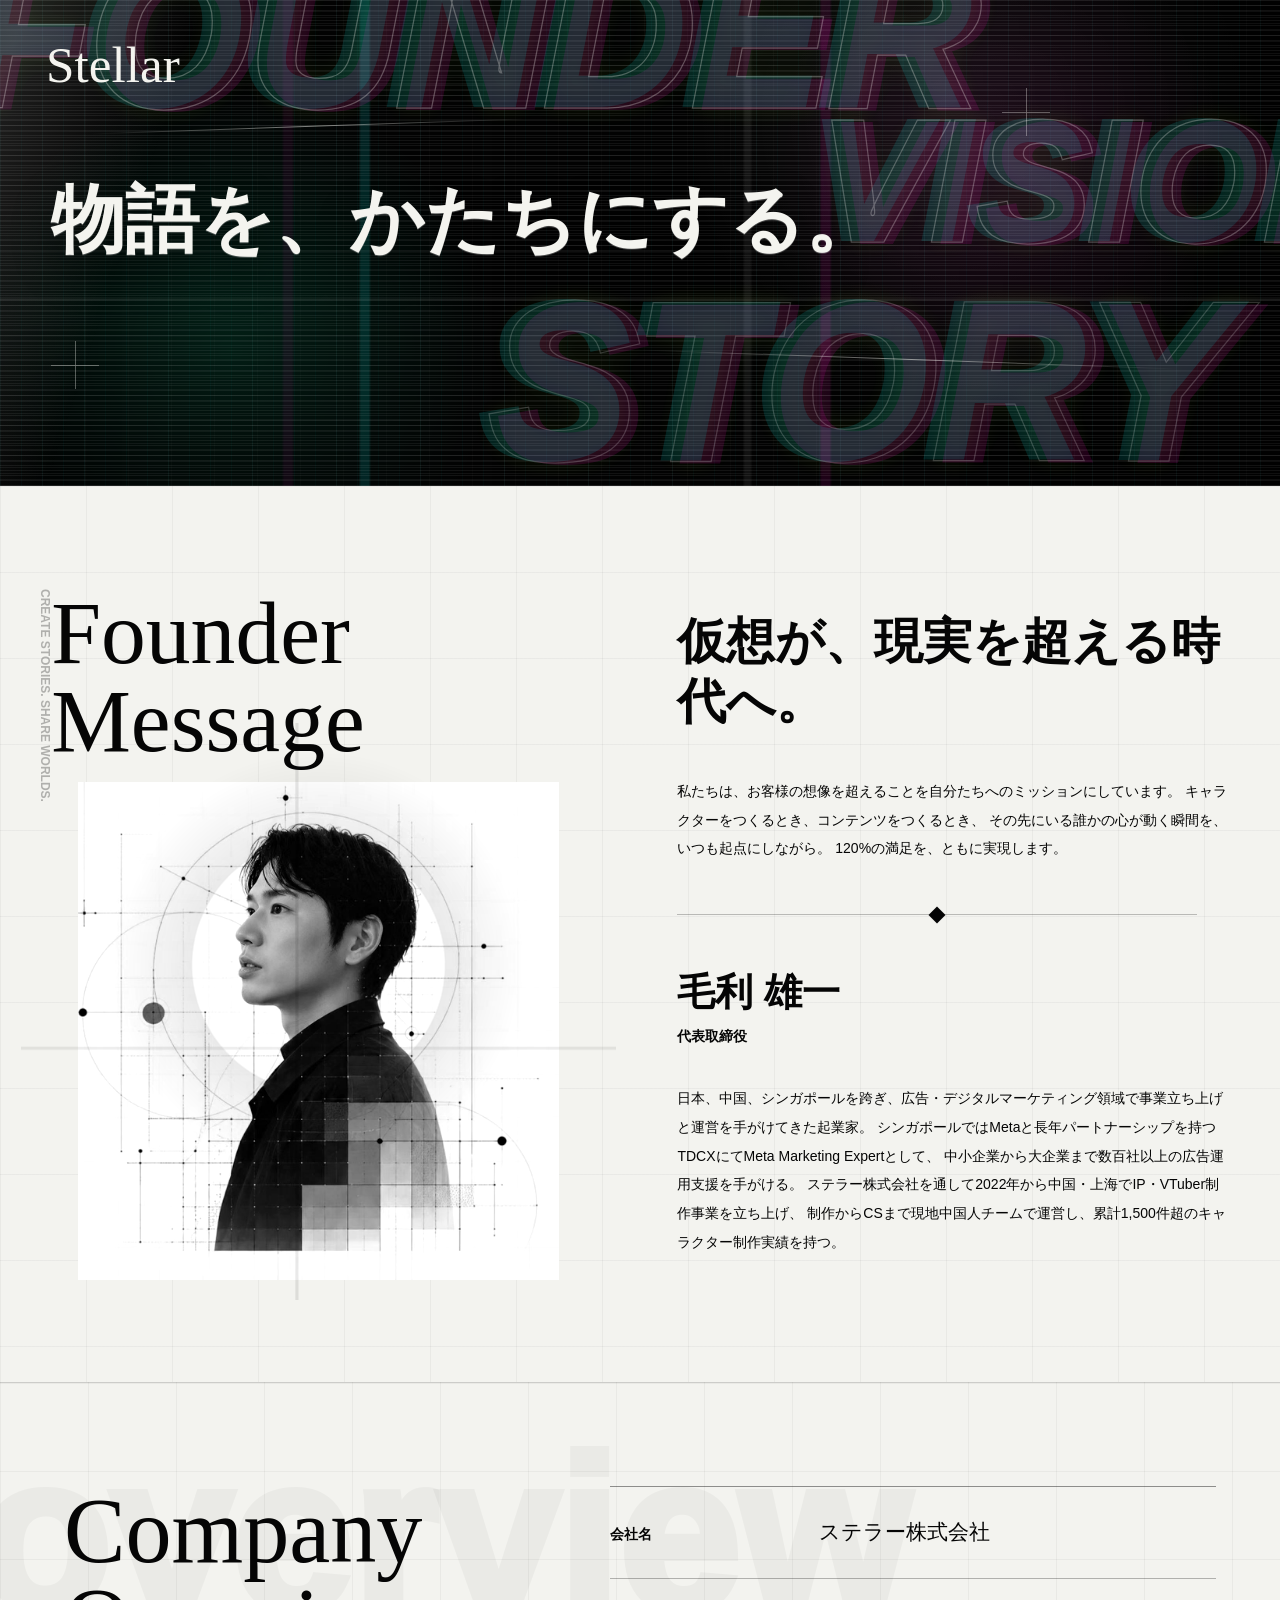
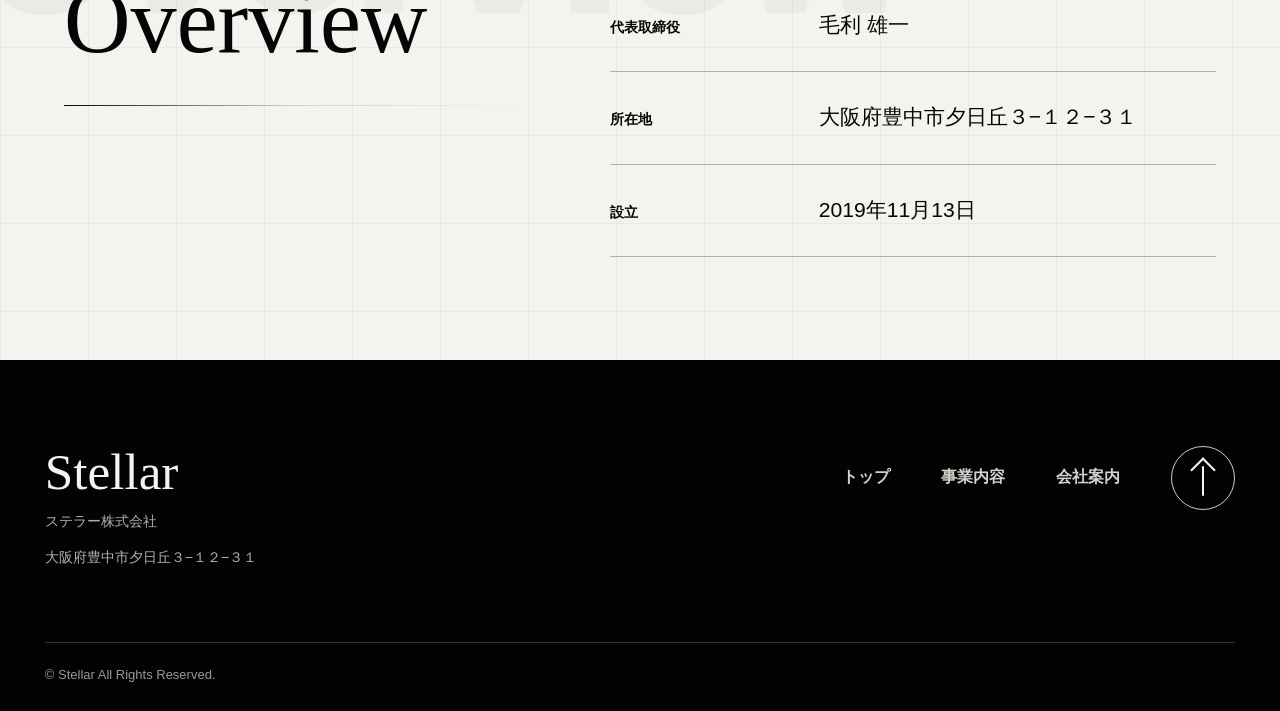
==== commit e1ab242f: "Restore founder copy and service card layout" ====
--- a/company.html
+++ b/company.html
@@ -72,23 +72,6 @@
             }
           },
           {
-            "@type": "Person",
-            "@id": "https://stellar-inc.jp/company.html#yuichi-mouri",
-            "name": "毛利 雄一",
-            "alternateName": "毛利雄一",
-            "jobTitle": "代表取締役",
-            "worksFor": {
-              "@id": "https://stellar-inc.jp/#organization"
-            },
-            "knowsAbout": [
-              "IPコンテンツ制作",
-              "仮想世界づくり",
-              "VTuber制作",
-              "Live2Dモデリング",
-              "デジタルマーケティング"
-            ]
-          },
-          {
             "@type": "BreadcrumbList",
             "itemListElement": [
               {
@@ -163,7 +146,6 @@
             </div>
 
             <p>
-              代表取締役の毛利雄一は、ステラー株式会社を通じて、物語と世界観を持つIPコンテンツ制作と仮想世界づくりを推進しています。
               日本、中国、シンガポールを跨ぎ、広告・デジタルマーケティング領域で事業立ち上げと運営を手がけてきた起業家。
               シンガポールではMetaと長年パートナーシップを持つTDCXにてMeta Marketing Expertとして、
               中小企業から大企業まで数百社以上の広告運用支援を手がける。
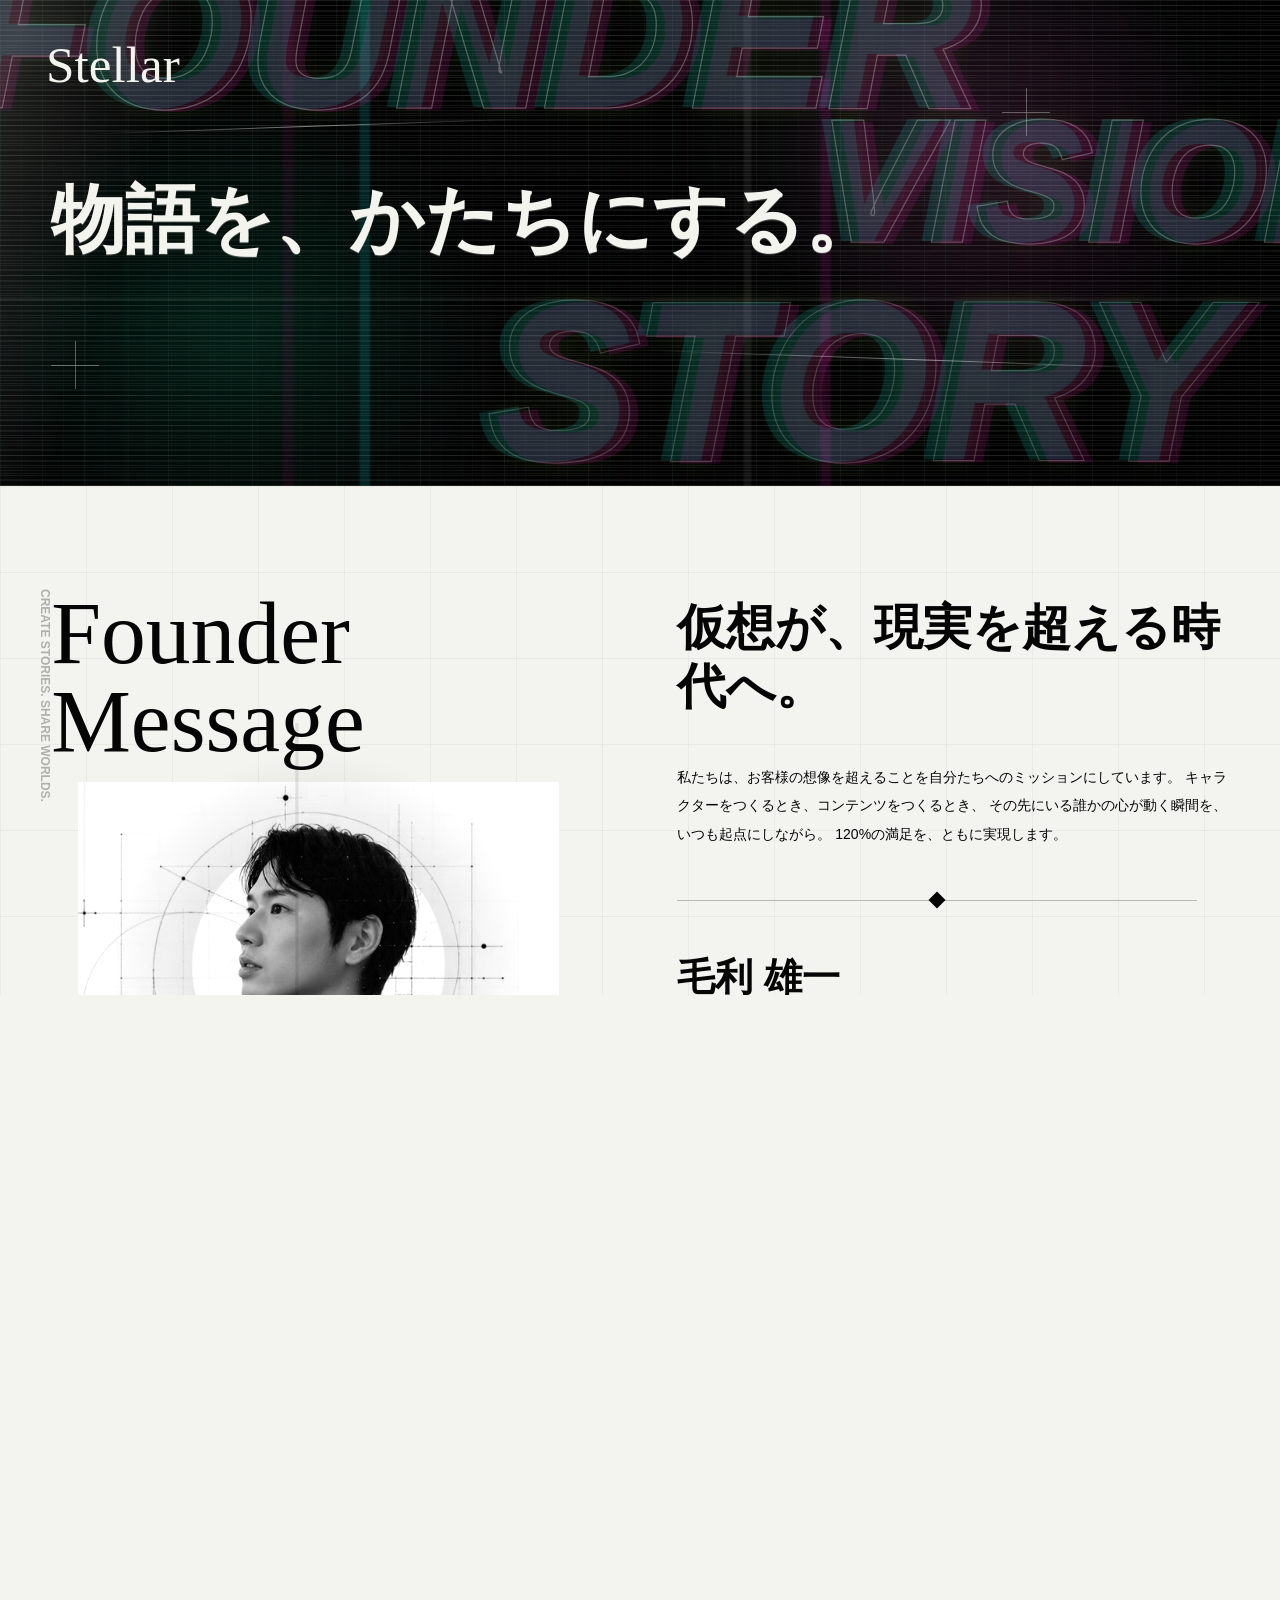
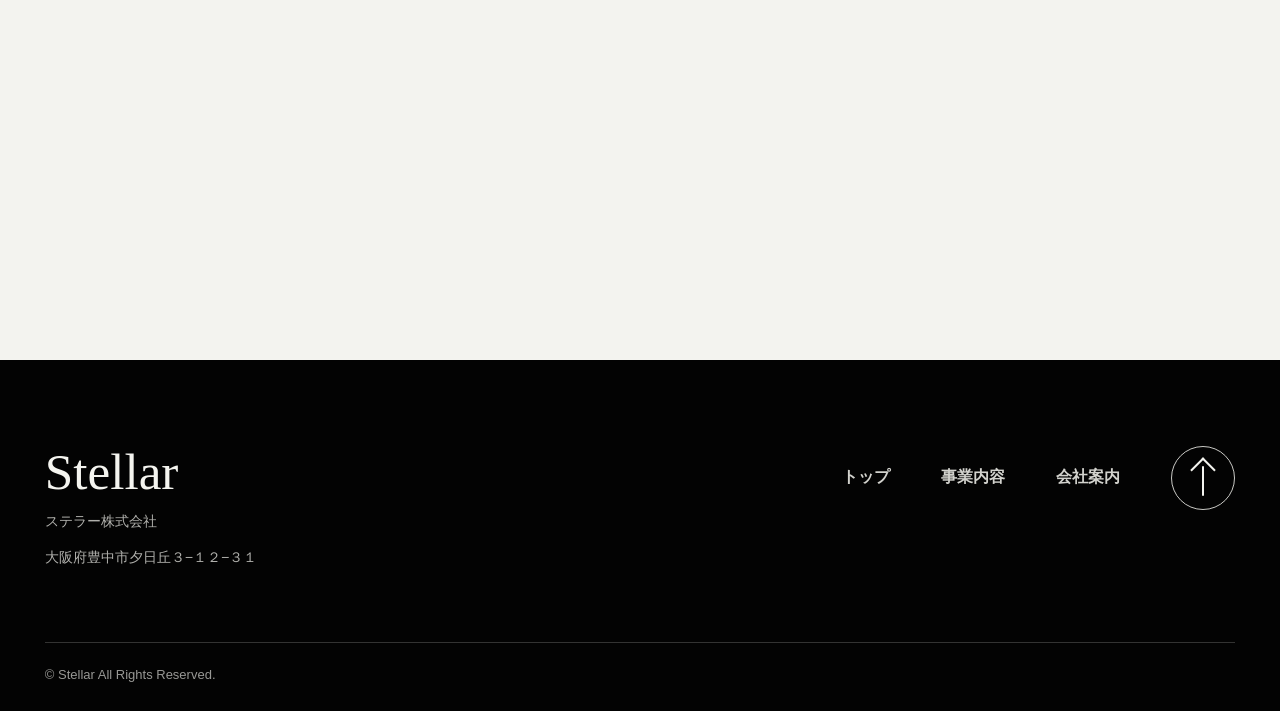
==== commit a6ea5a3f: "Clarify founder roles at Stellar and CastFlow Added information about the representative director's " ====
--- a/company.html
+++ b/company.html
@@ -146,6 +146,7 @@
             </div>
 
             <p>
+              ステラー株式会社およびキャストフロー株式会社の代表取締役。
               日本、中国、シンガポールを跨ぎ、広告・デジタルマーケティング領域で事業立ち上げと運営を手がけてきた起業家。
               シンガポールではMetaと長年パートナーシップを持つTDCXにてMeta Marketing Expertとして、
               中小企業から大企業まで数百社以上の広告運用支援を手がける。
--- a/styles.css
+++ b/styles.css
@@ -584,7 +584,9 @@
   bottom: -10%;
   z-index: 1;
   width: 68%;
+  height: auto;
   max-width: none;
+  object-fit: contain;
   opacity: 0.8;
   filter: drop-shadow(0 18px 30px rgba(0, 0, 0, 0.12));
   transform: translate3d(calc(var(--mx) * -0.012), calc(var(--my) * -0.012), 0) scale(1.02);
